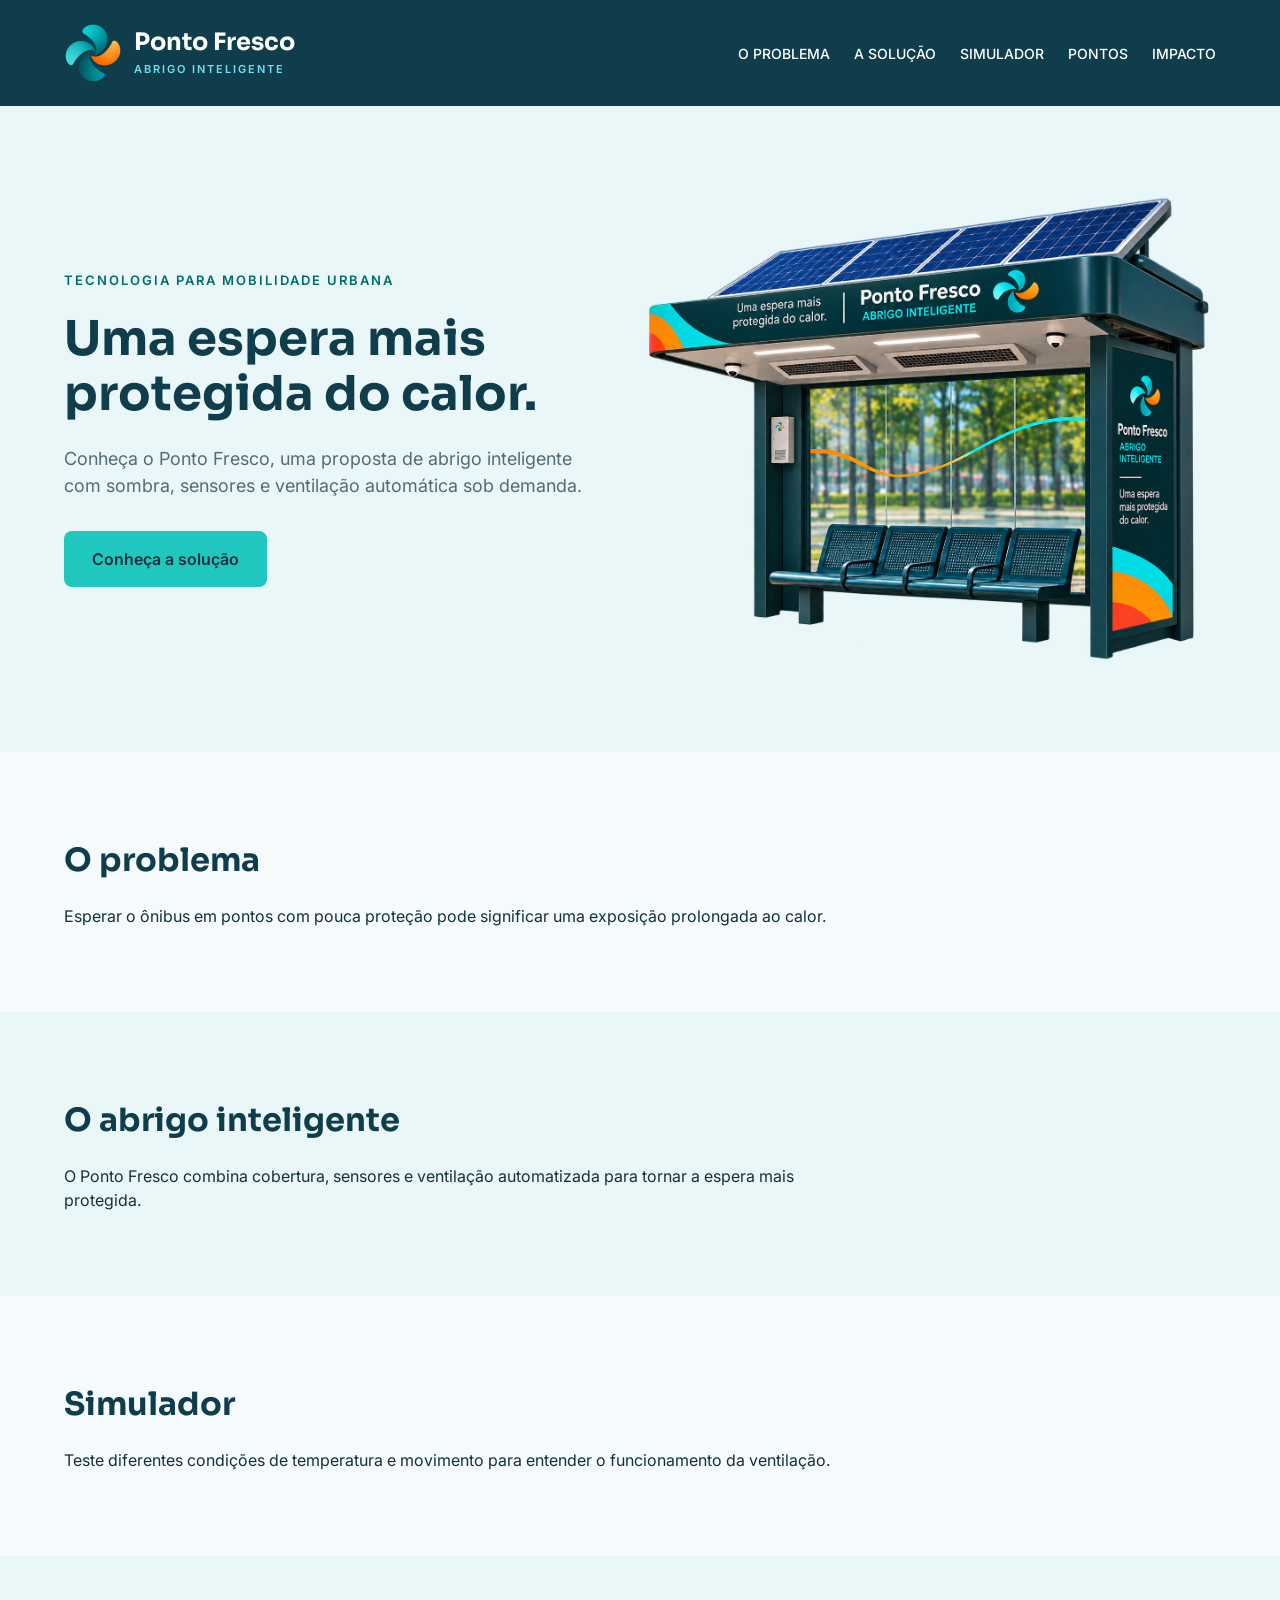
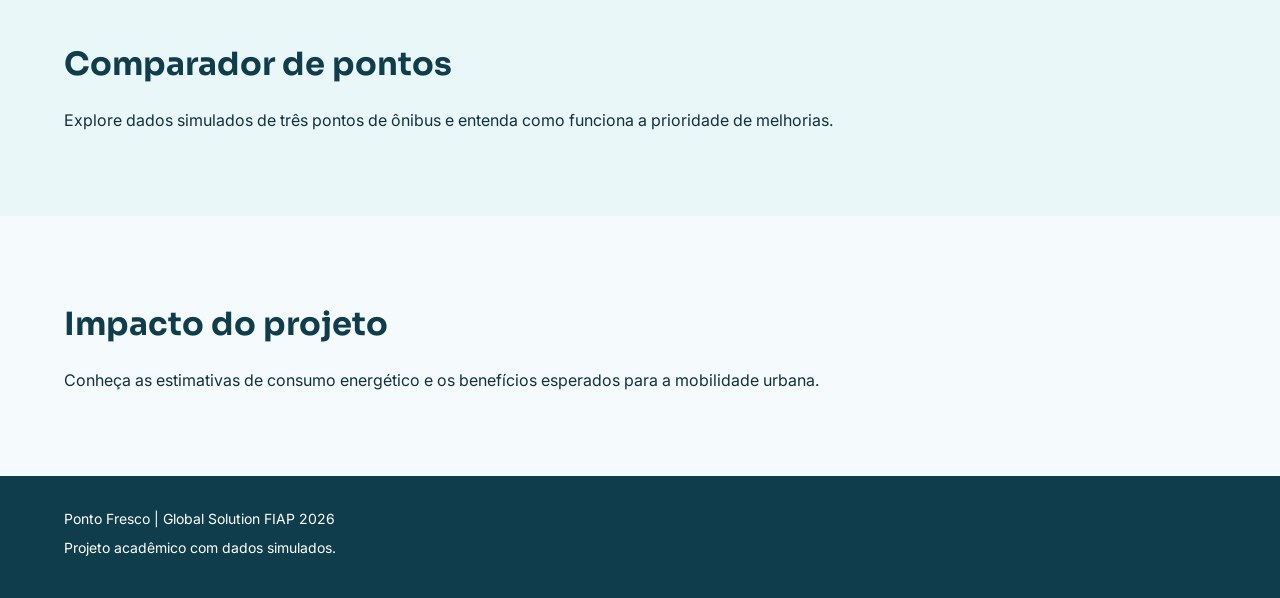
==== frontend-webdev/index.html @ 677d8c66 "Ajuste do hero e adicionado imagem do abrigo" ====
<!DOCTYPE html>
<html lang="pt-BR">
<head>
    <meta charset="UTF-8">
    <meta name="viewport" content="width=device-width, initial-scale=1.0">
    <title>Ponto Fresco | Abrigo Inteligente</title>
    <link rel="preconnect" href="https://fonts.googleapis.com">
    <link rel="preconnect" href="https://fonts.gstatic.com" crossorigin>
    <link href="https://fonts.googleapis.com/css2?family=Inter:wght@400;500;600&family=Sora:wght@600;700&display=swap" rel="stylesheet">

    <link rel="stylesheet" href="css/style.css">
</head>
<body>

    <header>
        <div class="container cabecalho">
            <a href="index.html" class="marca">
                <img src="assets/images/logo-ponto-fresco.png"
                alt="Símbolo do Ponto Fresco"
                class="logo">

                <div class="marca-textos">
                    <strong>Ponto Fresco</strong>
                    <span>ABRIGO INTELIGENTE</span>
                </div>
            </a>


            <nav>
                <ul>
                    <li><a href="#problema">O PROBLEMA</a></li>
                    <li><a href="#solucao">A SOLUÇÃO</a></li>
                    <li><a href="#simulador">SIMULADOR</a></li>
                    <li><a href="#comparador">PONTOS</a></li>
                    <li><a href="#impacto">IMPACTO</a></li>
                </ul>
            </nav>
        </div>
    </header>

    <main>
        <section class="hero">
            <div class="container hero-conteudo">

                <div class="hero-texto">
                    <p class="hero-etiqueta">
                        TECNOLOGIA PARA MOBILIDADE URBANA
                    </p>

                    <h1>Uma espera mais protegida do calor.</h1>

                    <p class="hero-descricao">
                        Conheça o Ponto Fresco, uma proposta de
                        abrigo inteligente com sombra, sensores
                        e ventilação automática sob demanda.
                    </p>

                    <a href="#solucao" class="botao-principal">
                        Conheça a solução
                    </a>
                </div>

                <figure class="hero-visual">
                    <img src="assets/images/abrigo-ponto-fresco.png"
                    alt="Representação conceitual do abrigo inteligente Ponto Fresco">
                </figure>

            </div>
        </section>


        <section id="problema">
            <div class="container">
                <h2>O problema</h2>
                <p>
                    Esperar o ônibus em pontos com pouca
                    proteção pode significar uma exposição
                    prolongada ao calor.
                </p>
            </div>
        </section>

        <section id="solucao">
            <div class="container">
                <h2>O abrigo inteligente</h2>
                <p>
                    O Ponto Fresco combina cobertura,
                    sensores e ventilação automatizada
                    para tornar a espera mais protegida.
                </p>
            </div>
        </section>

        <section id="simulador">
            <div class="container">
                <h2>Simulador</h2>
                <p>
                    Teste diferentes condições de
                    temperatura e movimento para entender
                    o funcionamento da ventilação.
                </p>
            </div>
        </section>

        <section id="comparador">
            <div class="container">
                <h2>Comparador de pontos</h2>
                <p>
                    Explore dados simulados de três
                    pontos de ônibus e entenda como
                    funciona a prioridade de melhorias.
                </p>
            </div>
        </section>

        <section id="impacto">
            <div class="container">
                <h2>Impacto do projeto</h2>
                <p>
                    Conheça as estimativas de consumo
                    energético e os benefícios esperados
                    para a mobilidade urbana.
                </p>
            </div>
        </section>

    </main>

    <footer>
        <div class="container">
            <p>Ponto Fresco | Global Solution FIAP 2026</p>
            <p>Projeto acadêmico com dados simulados.</p>
        </div>
    </footer>

</body>
</html>
---- frontend-webdev/css/style.css ----
/* CONFIGURAÇÕES GERAIS */

* {
  margin: 0;
  padding: 0;
  box-sizing: border-box;
}

body {
  font-family: "Inter", sans-serif;
  font-size: 16px;
  line-height: 1.5;
  background-color: #f5fbfc;
  color: #12313b;
}

.container {
  max-width: 1200px;
  margin: 0 auto;
  padding: 0 24px;
}

a {
  text-decoration: none;
}

h1,
h2 {
  font-family: "Sora", sans-serif;
  font-weight: 700;
}

/* CABEÇALHO */

header {
  background-color: #0f3d4c;
  color: #ffffff;
}

.cabecalho {
  display: flex;
  align-items: center;
  justify-content: space-between;
  gap: 32px;
  padding-top: 24px;
  padding-bottom: 24px;
}

/* LOGO E IDENTIDADE */

.marca {
  display: flex;
  align-items: center;
  gap: 12px;
  color: #ffffff;
}

.logo {
  width: 58px;
  height: 58px;
  object-fit: contain;
}

.marca-textos {
  display: flex;
  flex-direction: column;
  gap: 4px;
}

.marca-textos strong {
  font-family: "Sora", sans-serif;
  font-size: 24px;
  line-height: 1.2;
}

.marca-textos span {
  font-size: 11px;
  font-weight: 600;
  letter-spacing: 2px;
  color: #72dff2;
}

nav ul {
  display: flex;
  flex-wrap: wrap;
  gap: 24px;
  list-style: none;
}

nav a {
  color: #ffffff;
  font-size: 14px;
  font-weight: 500;
}

nav a:hover {
  color: #72dff2;
}

a:focus-visible {
  outline: 3px solid #72dff2;
  outline-offset: 4px;
}

/* HERO */

.hero {
  background-color: #eaf7f8;
  padding: 90px 0;
}

.hero-conteudo {
    display: grid;
    grid-template-columns: 1fr 1.05fr;
    align-items: center;
    gap: 32px;
}

.hero-texto {
  max-width: 620px;
}

.hero-etiqueta {
  color: #006c68;
  font-size: 13px;
  font-weight: 600;
  letter-spacing: 2px;
  margin-bottom: 20px;
}

.hero h1 {
  color: #0f3d4c;
  font-size: 48px;
  line-height: 1.15;
  margin-bottom: 24px;
}

.hero-descricao {
  color: #536b75;
  font-size: 18px;
  max-width: 560px;
  margin-bottom: 32px;
}

.botao-principal {
  display: inline-block;
  background-color: #20c7be;
  color: #12313b;
  font-weight: 600;
  padding: 16px 28px;
  border-radius: 8px;
}

.botao-principal:hover {
  background-color: #72dff2;
}

.hero-visual {
  position: relative;
  display: flex;
  justify-content: center;
  align-items: center;
  min-height: 460px;
}

.hero-visual img {
    position: relative;
    display: block;
    width: 100%;
    max-width: 640px;
    height: auto;
}

/* SEÇÕES */

main section {
  padding: 84px 0;
}

main section:nth-of-type(odd) {
  background-color: #eaf7f8;
}

section h2 {
  color: #0f3d4c;
  font-size: 32px;
  margin-bottom: 20px;
}

section p {
  max-width: 780px;
}

/* RODAPÉ */

footer {
  background-color: #0f3d4c;
  color: #ffffff;
  padding: 32px 0;
}

footer p {
  font-size: 14px;
  margin-bottom: 8px;
}

/* TELAS MENORES */

@media (max-width: 768px) {
  .cabecalho {
    flex-direction: column;
    align-items: flex-start;
    gap: 20px;
  }

  nav ul {
    gap: 12px 20px;
  }

  .hero {
    padding: 60px 0;
  }

  .hero-conteudo {
    grid-template-columns: 1fr;
    gap: 30px;
  }

  .hero-texto {
    max-width: 100%;
  }

  .hero h1 {
    font-size: 36px;
  }

  .hero-descricao {
    font-size: 16px;
  }

  .hero-visual {
    min-height: auto;
  }

  main section {
    padding: 64px 0;
  }

  section h2 {
    font-size: 28px;
  }
}
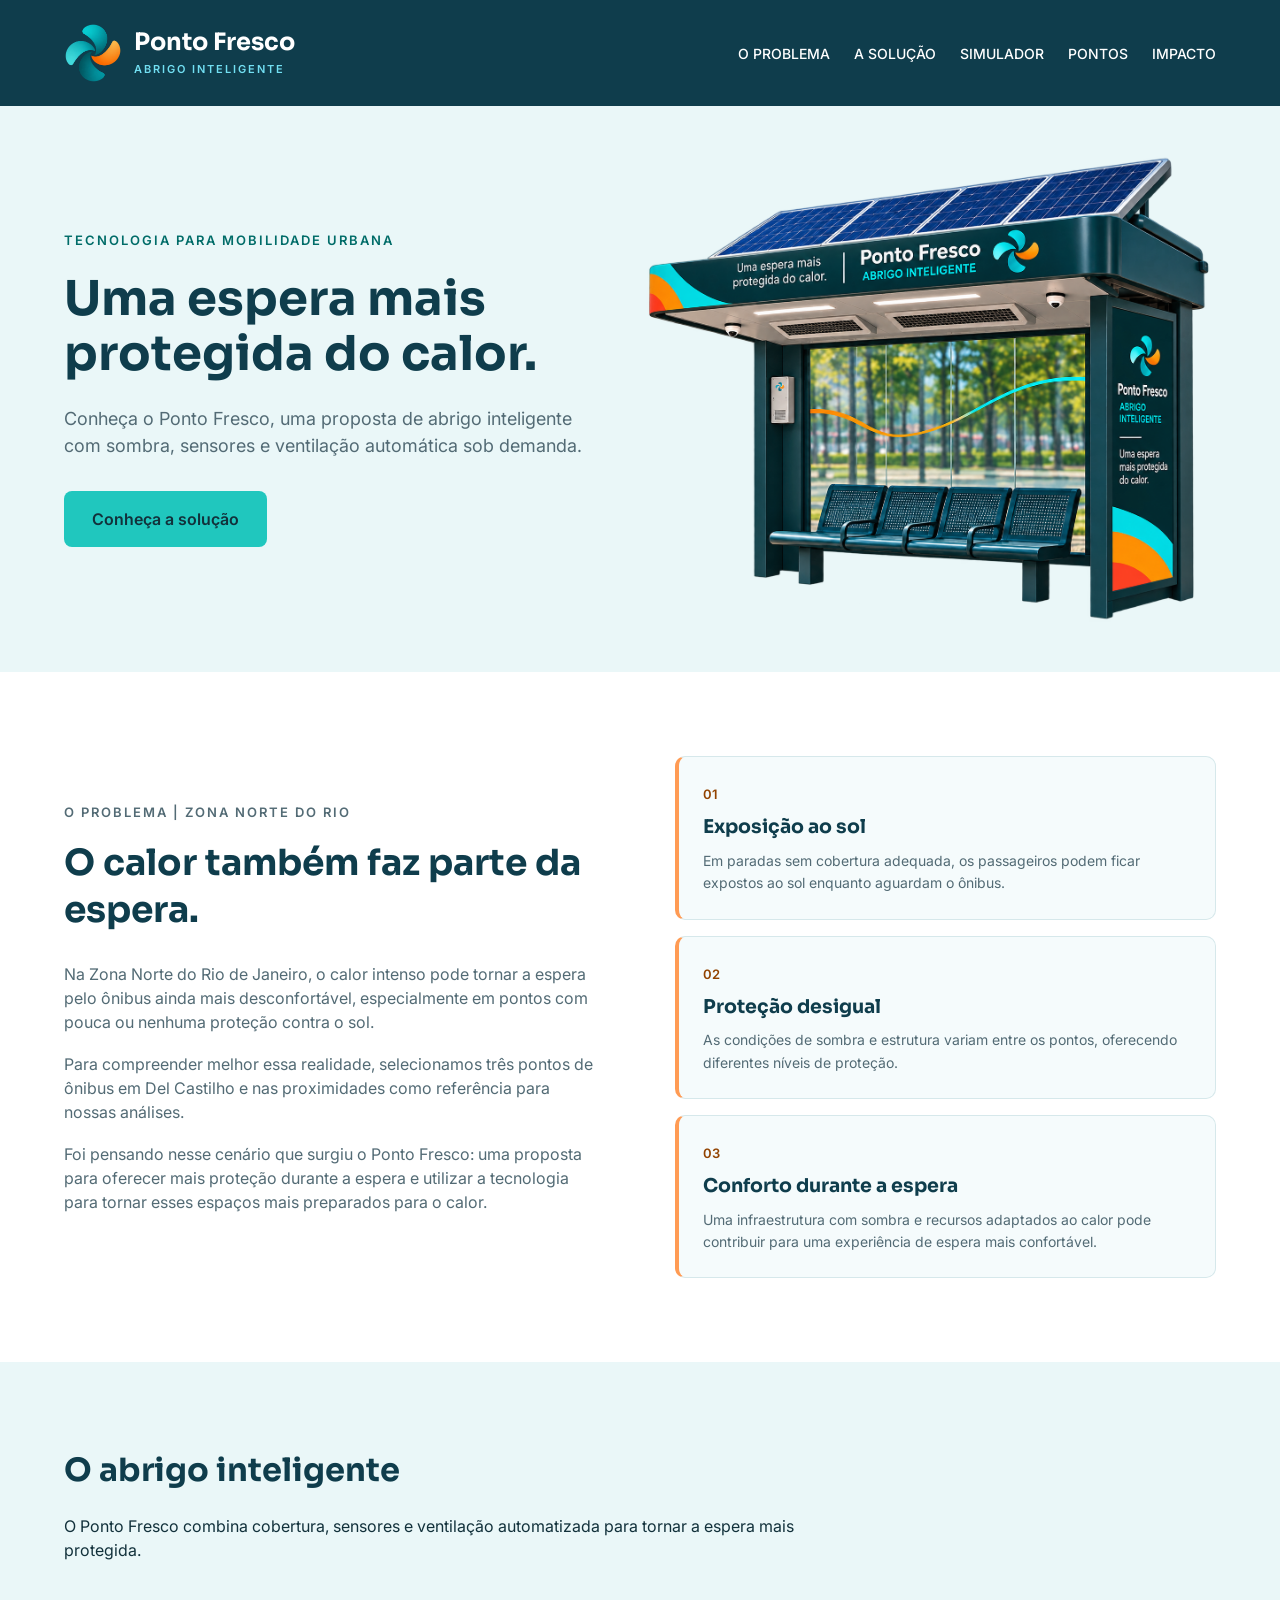
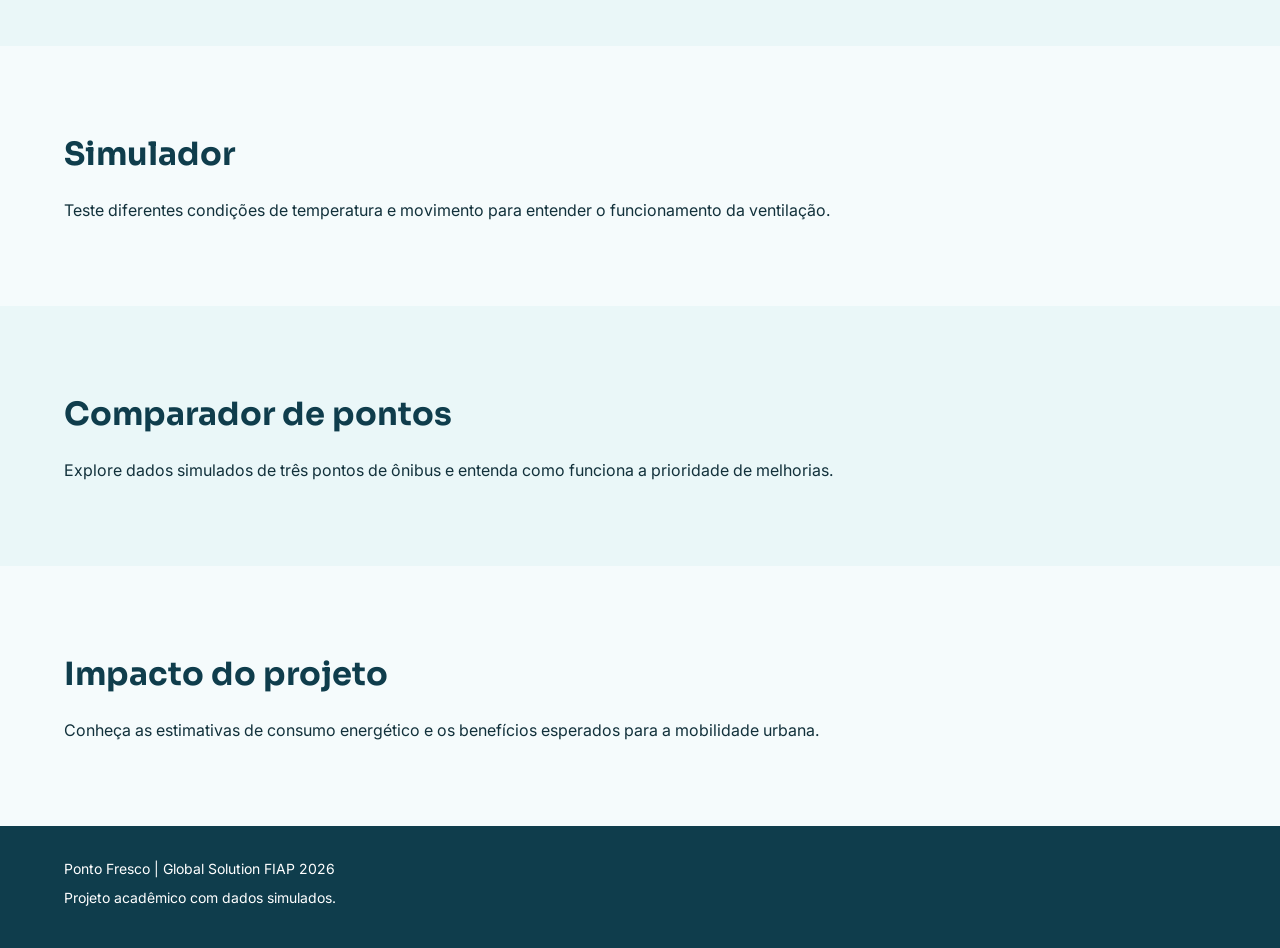
==== commit 585090e3: "Adicionada seção sobre o problema do calor" ====
--- a/frontend-webdev/index.html
+++ b/frontend-webdev/index.html
@@ -69,17 +69,74 @@
             </div>
         </section>
 
+        <section id="problema" class="problema">
+            <div class="container problema-conteudo">
 
-        <section id="problema">
-            <div class="container">
-                <h2>O problema</h2>
-                <p>
-                    Esperar o ônibus em pontos com pouca
-                    proteção pode significar uma exposição
-                    prolongada ao calor.
-                </p>
+                <div class="problema-texto">
+                    <p class="problema-etiqueta">
+                        O PROBLEMA | ZONA NORTE DO RIO
+                    </p>
+
+                    <h2>O calor também faz parte da espera.</h2>
+
+                    <p>
+                        Na Zona Norte do Rio de Janeiro, o calor intenso
+                        pode tornar a espera pelo ônibus ainda mais
+                        desconfortável, especialmente em pontos com
+                        pouca ou nenhuma proteção contra o sol.
+                    </p>
+
+                    <p>
+                        Para compreender melhor essa realidade,
+                        selecionamos três pontos de ônibus em Del
+                        Castilho e nas proximidades como referência
+                        para nossas análises.
+                    </p>
+
+                    <p>
+                        Foi pensando nesse cenário que surgiu o
+                        Ponto Fresco: uma proposta para oferecer
+                        mais proteção durante a espera e utilizar
+                        a tecnologia para tornar esses espaços
+                        mais preparados para o calor.
+                    </p>
+                </div>
+
+                <div class="problema-cards">
+
+                    <article class="problema-card">
+                        <span>01</span>
+                        <h3>Exposição ao sol</h3>
+                        <p>
+                            Em paradas sem cobertura adequada, os
+                            passageiros podem ficar expostos ao sol
+                            enquanto aguardam o ônibus.
+                        </p>
+                    </article>
+
+                    <article class="problema-card">
+                        <span>02</span>
+                        <h3>Proteção desigual</h3>
+                        <p>
+                            As condições de sombra e estrutura
+                            variam entre os pontos, oferecendo
+                            diferentes níveis de proteção.
+                        </p>
+                    </article>
+
+                    <article class="problema-card">
+                        <span>03</span>
+                        <h3>Conforto durante a espera</h3>
+                        <p>
+                            Uma infraestrutura com sombra e recursos
+                            adaptados ao calor pode contribuir para
+                            uma experiência de espera mais confortável.
+                        </p>
+                    </article>
+                </div>
             </div>
         </section>
+
 
         <section id="solucao">
             <div class="container">
--- a/frontend-webdev/css/style.css
+++ b/frontend-webdev/css/style.css
@@ -106,7 +106,7 @@
 
 .hero {
   background-color: #eaf7f8;
-  padding: 90px 0;
+  padding: 50px 0;
 }
 
 .hero-conteudo {
@@ -191,6 +191,74 @@
   max-width: 780px;
 }
 
+/* SEÇÃO O PROBLEMA */
+
+.problema {
+    background-color: #FFFFFF;
+}
+
+.problema-conteudo {
+    display: grid;
+    grid-template-columns: 1fr 1fr;
+    align-items: center;
+    gap: 70px;
+}
+
+.problema-etiqueta {
+    color: #006C68;
+    font-size: 13px;
+    font-weight: 600;
+    letter-spacing: 2px;
+    margin-bottom: 20px;
+}
+
+.problema-texto h2 {
+    font-family: 'Sora', sans-serif;
+    font-size: 36px;
+    line-height: 1.3;
+    color: #0F3D4C;
+    margin-bottom: 28px;
+}
+
+.problema-texto p {
+    color: #536B75;
+    margin-bottom: 18px;
+}
+
+.problema-cards {
+    display: flex;
+    flex-direction: column;
+    gap: 16px;
+}
+
+.problema-card {
+    background-color: #F5FBFC;
+    border: 1px solid #D6E8EB;
+    border-left: 4px solid #FF9B54;
+    border-radius: 10px;
+    padding: 24px;
+}
+
+.problema-card span {
+    color: #924300;
+    font-size: 13px;
+    font-weight: 600;
+}
+
+.problema-card h3 {
+    font-family: 'Sora', sans-serif;
+    font-size: 19px;
+    color: #0F3D4C;
+    margin: 8px 0;
+}
+
+.problema-card p {
+    color: #536B75;
+    font-size: 14px;
+    line-height: 1.6;
+}
+
+
 /* RODAPÉ */
 
 footer {
@@ -249,4 +317,17 @@
   section h2 {
     font-size: 28px;
   }
-}
+  
+  .problema-conteudo {
+    grid-template-columns: 1fr;
+    gap: 32px;
+  }
+
+  .problema-texto h2 {
+    font-size: 28px;
+  }
+
+  .problema-card {
+    padding: 20px;
+  }
+}
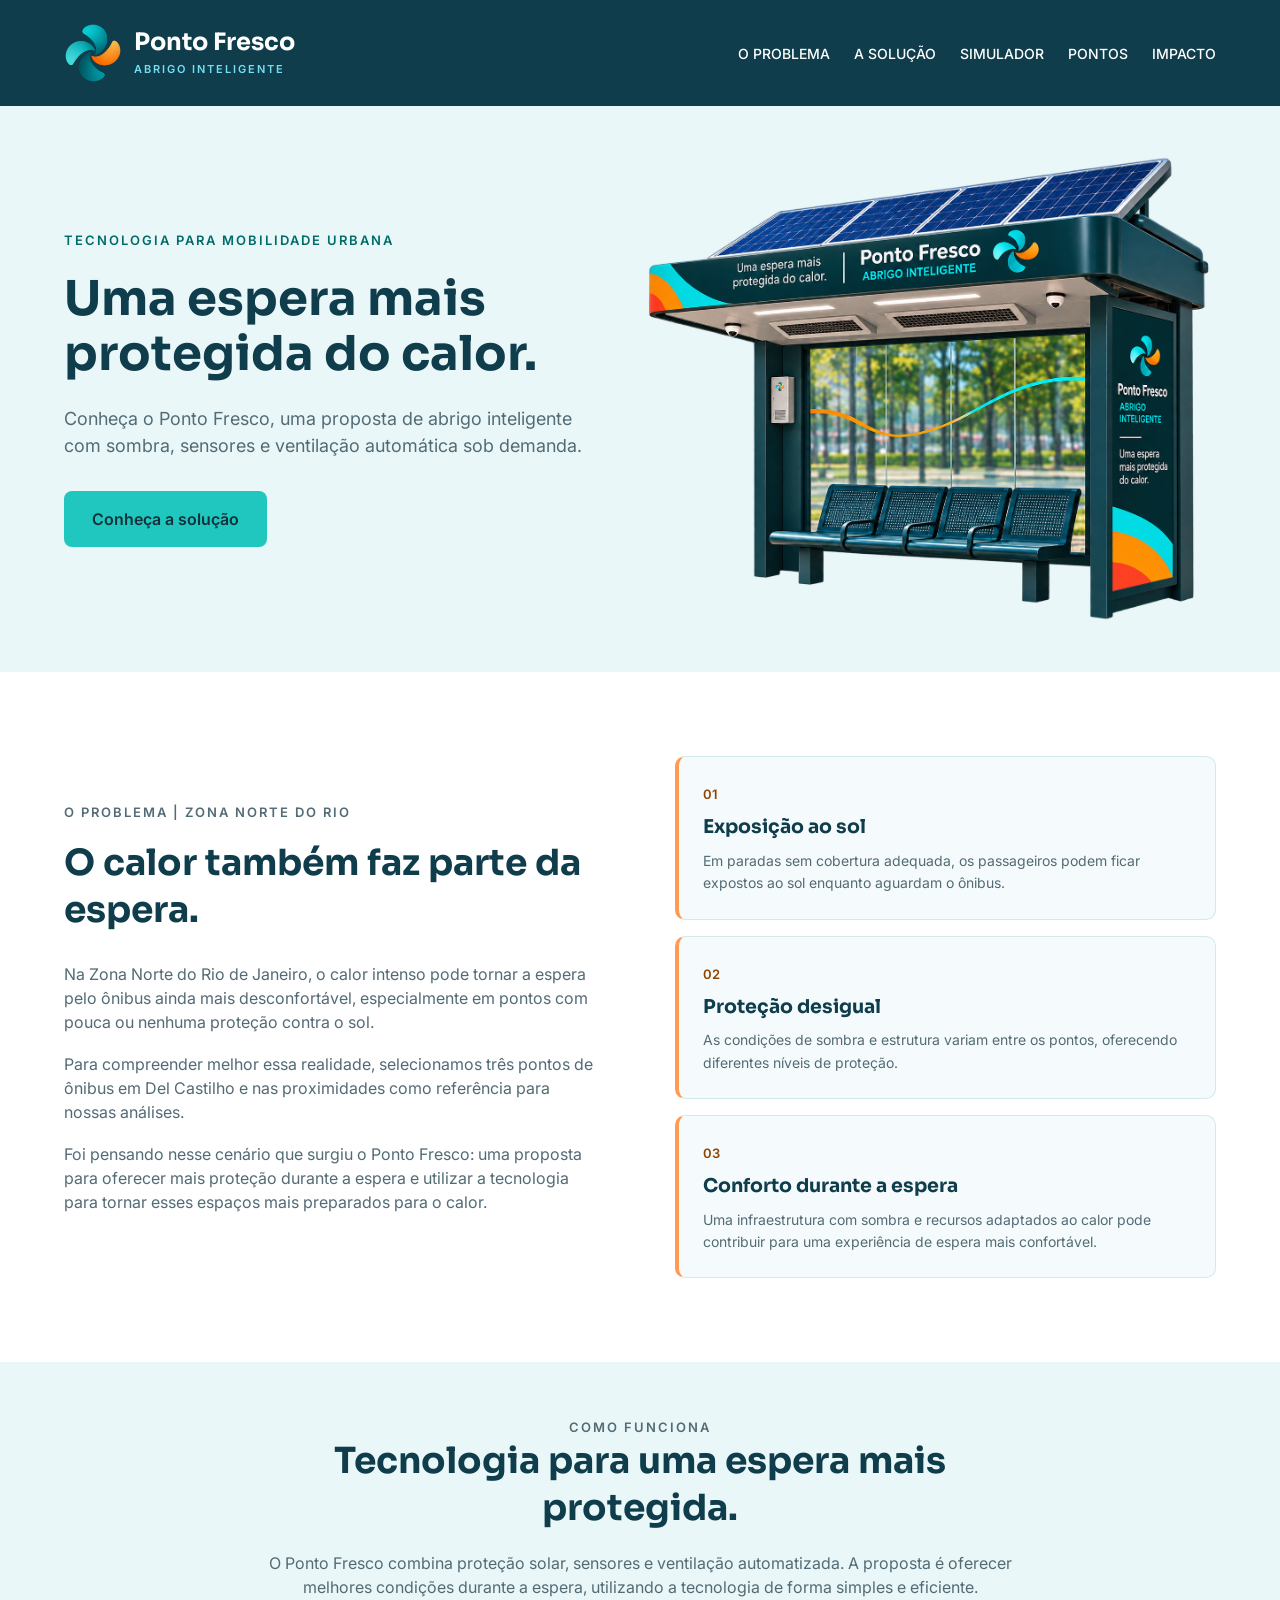
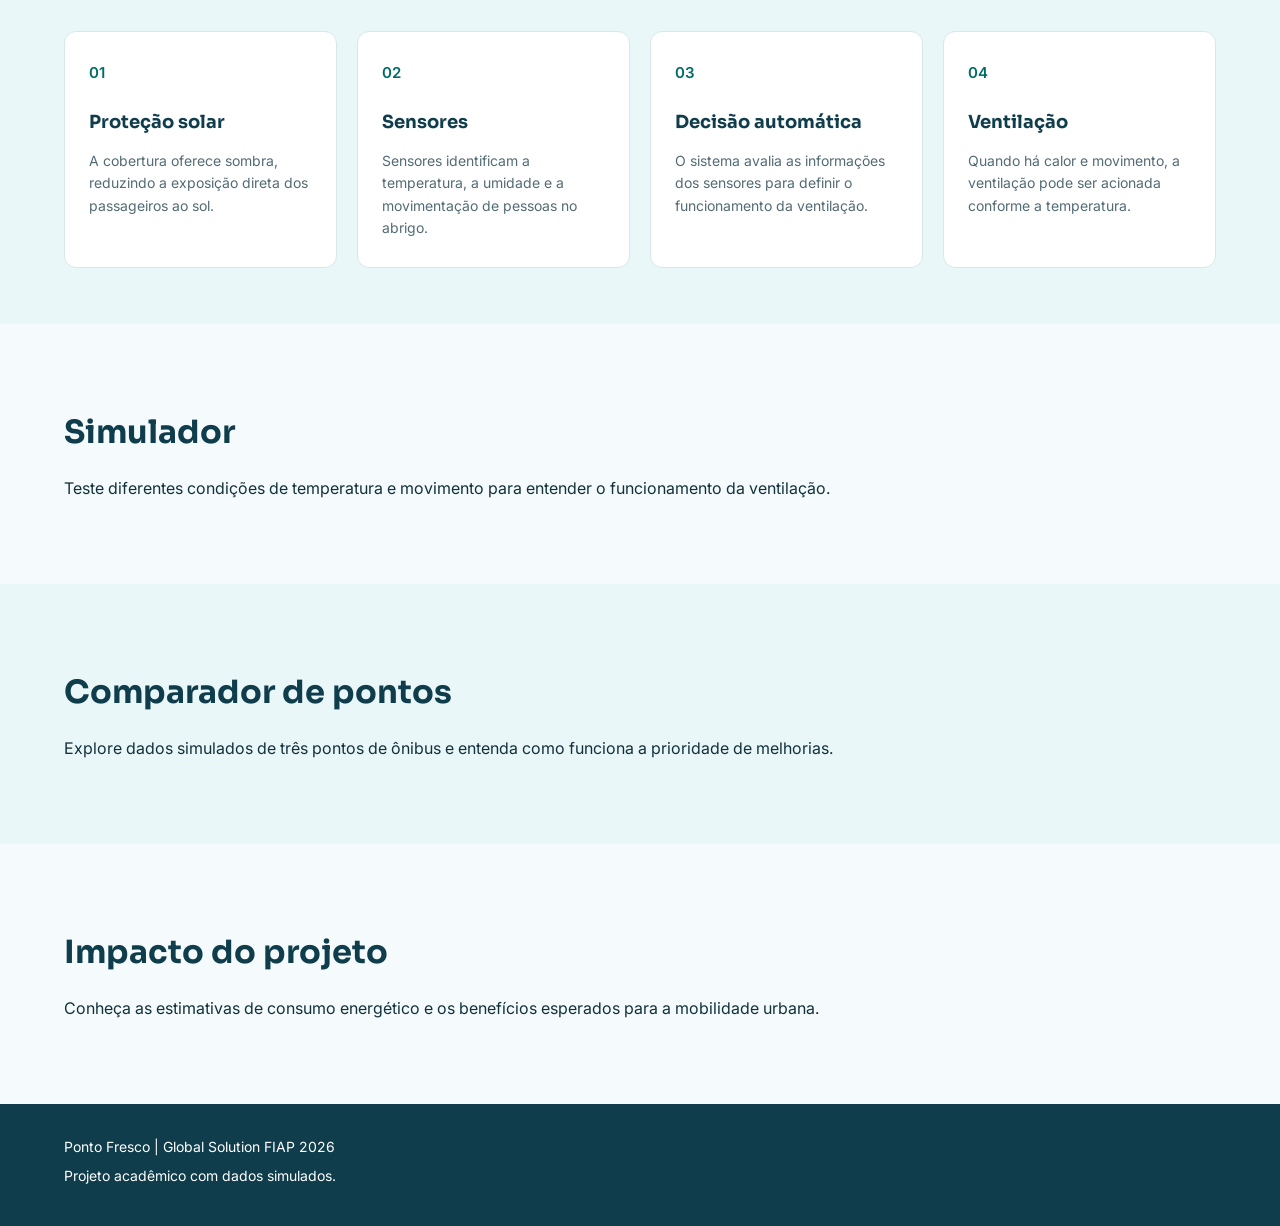
==== commit 05589343: "Adicionada seção de funcionamento do abrigo inteligente" ====
--- a/frontend-webdev/index.html
+++ b/frontend-webdev/index.html
@@ -136,16 +136,69 @@
                 </div>
             </div>
         </section>
-
-
-        <section id="solucao">
-            <div class="container">
-                <h2>O abrigo inteligente</h2>
-                <p>
-                    O Ponto Fresco combina cobertura,
-                    sensores e ventilação automatizada
-                    para tornar a espera mais protegida.
-                </p>
+        
+        <section id="solucao" class="solucao">
+            <div class="container">
+
+                <div class="solucao-introducao">
+                    <p class="solucao-etiqueta">
+                        COMO FUNCIONA
+                    </p>
+
+                    <h2>
+                        Tecnologia para uma espera mais protegida.
+                    </h2>
+
+                    <p>
+                        O Ponto Fresco combina proteção solar,
+                        sensores e ventilação automatizada.
+                        A proposta é oferecer melhores condições
+                        durante a espera, utilizando a tecnologia
+                        de forma simples e eficiente.
+                    </p>
+                </div>
+
+                <div class="solucao-etapas">
+                    <article class="solucao-card">
+                        <span>01</span>
+                        <h3>Proteção solar</h3>
+                        <p> 
+                            A cobertura oferece sombra,
+                            reduzindo a exposição direta
+                            dos passageiros ao sol.
+                        </p>
+                    </article>
+
+                    <article class="solucao-card">
+                        <span>02</span>
+                        <h3>Sensores</h3>
+                        <p>
+                            Sensores identificam a temperatura,
+                            a umidade e a movimentação
+                            de pessoas no abrigo.
+                        </p>
+                    </article>
+
+                    <article class="solucao-card">
+                        <span>03</span>
+                        <h3>Decisão automática</h3>
+                        <p>
+                            O sistema avalia as informações
+                            dos sensores para definir
+                            o funcionamento da ventilação.
+                        </p>
+                    </article>
+
+                    <article class="solucao-card">
+                        <span>04</span>
+                        <h3>Ventilação</h3>
+                        <p>
+                            Quando há calor e movimento,
+                            a ventilação pode ser acionada
+                            conforme a temperatura.
+                        </p>
+                    </article>
+                </div>
             </div>
         </section>
 
--- a/frontend-webdev/css/style.css
+++ b/frontend-webdev/css/style.css
@@ -110,10 +110,10 @@
 }
 
 .hero-conteudo {
-    display: grid;
-    grid-template-columns: 1fr 1.05fr;
-    align-items: center;
-    gap: 32px;
+  display: grid;
+  grid-template-columns: 1fr 1.05fr;
+  align-items: center;
+  gap: 32px;
 }
 
 .hero-texto {
@@ -164,11 +164,11 @@
 }
 
 .hero-visual img {
-    position: relative;
-    display: block;
-    width: 100%;
-    max-width: 640px;
-    height: auto;
+  position: relative;
+  display: block;
+  width: 100%;
+  max-width: 640px;
+  height: auto;
 }
 
 /* SEÇÕES */
@@ -194,70 +194,135 @@
 /* SEÇÃO O PROBLEMA */
 
 .problema {
-    background-color: #FFFFFF;
+  background-color: #ffffff;
 }
 
 .problema-conteudo {
-    display: grid;
-    grid-template-columns: 1fr 1fr;
-    align-items: center;
-    gap: 70px;
+  display: grid;
+  grid-template-columns: 1fr 1fr;
+  align-items: center;
+  gap: 70px;
 }
 
 .problema-etiqueta {
-    color: #006C68;
-    font-size: 13px;
-    font-weight: 600;
-    letter-spacing: 2px;
-    margin-bottom: 20px;
+  color: #006c68;
+  font-size: 13px;
+  font-weight: 600;
+  letter-spacing: 2px;
+  margin-bottom: 20px;
 }
 
 .problema-texto h2 {
-    font-family: 'Sora', sans-serif;
-    font-size: 36px;
-    line-height: 1.3;
-    color: #0F3D4C;
-    margin-bottom: 28px;
+  font-family: "Sora", sans-serif;
+  font-size: 36px;
+  line-height: 1.3;
+  color: #0f3d4c;
+  margin-bottom: 28px;
 }
 
 .problema-texto p {
-    color: #536B75;
-    margin-bottom: 18px;
+  color: #536b75;
+  margin-bottom: 18px;
 }
 
 .problema-cards {
-    display: flex;
-    flex-direction: column;
-    gap: 16px;
+  display: flex;
+  flex-direction: column;
+  gap: 16px;
 }
 
 .problema-card {
-    background-color: #F5FBFC;
-    border: 1px solid #D6E8EB;
-    border-left: 4px solid #FF9B54;
-    border-radius: 10px;
-    padding: 24px;
+  background-color: #f5fbfc;
+  border: 1px solid #d6e8eb;
+  border-left: 4px solid #ff9b54;
+  border-radius: 10px;
+  padding: 24px;
 }
 
 .problema-card span {
-    color: #924300;
-    font-size: 13px;
-    font-weight: 600;
+  color: #924300;
+  font-size: 13px;
+  font-weight: 600;
 }
 
 .problema-card h3 {
-    font-family: 'Sora', sans-serif;
-    font-size: 19px;
-    color: #0F3D4C;
-    margin: 8px 0;
+  font-family: "Sora", sans-serif;
+  font-size: 19px;
+  color: #0f3d4c;
+  margin: 8px 0;
 }
 
 .problema-card p {
-    color: #536B75;
-    font-size: 14px;
-    line-height: 1.6;
-}
-
+  color: #536b75;
+  font-size: 14px;
+  line-height: 1.6;
+}
+
+/* SEÇÃO O ABRIGO INTELIGENTE */
+
+#solucao {
+  background-color: #eaf7f8;
+  padding: 56px 0;
+}
+
+.solucao-introducao {
+  max-width: 800px;
+  margin: 0 auto 32px;
+  text-align: center;
+}
+
+.solucao-etiqueta {
+  color: #006c68;
+  font-size: 13px;
+  font-weight: 600;
+  letter-spacing: 2px;
+  margin-bottom: 20px;
+}
+
+.solucao-introducao h2 {
+  font-size: 36px;
+  line-height: 1.3;
+  margin-bottom: 20px;
+}
+
+.solucao-introducao p {
+  color: #536b75;
+  margin: 0 auto;
+}
+
+.solucao-etapas {
+  display: grid;
+  grid-template-columns: repeat(4, 1fr);
+  gap: 20px;
+}
+
+.solucao-card {
+  background-color: #ffffff;
+  border: 1px solid #d6e8eb;
+  border-radius: 12px;
+  padding: 28px 24px;
+}
+
+.solucao-card span {
+  display: inline-block;
+  color: #006c68;
+  font-size: 15px;
+  font-weight: 600;
+  margin-bottom: 24px;
+}
+
+.solucao-card h3 {
+  font-family: "Sora", sans-serif;
+  font-size: 18px;
+  color: #0f3d4c;
+  margin-bottom: 14px;
+}
+
+.solucao-card p {
+  color: #536b75;
+  font-size: 14px;
+  line-height: 1.6;
+}
 
 /* RODAPÉ */
 
@@ -317,7 +382,7 @@
   section h2 {
     font-size: 28px;
   }
-  
+
   .problema-conteudo {
     grid-template-columns: 1fr;
     gap: 32px;
@@ -330,4 +395,29 @@
   .problema-card {
     padding: 20px;
   }
-}
+
+  #solucao {
+    padding: 48px 0;
+  }
+
+  .solucao-introducao h2 {
+    font-size: 28px;
+  }
+
+  .solucao-etapas {
+    grid-template-columns: 1fr;
+  }
+
+  .solucao-card {
+    padding: 24px;
+  }
+
+}
+
+/* TABLETS */
+
+@media (max-width: 1024px) {
+  .solucao-etapas {
+    grid-template-columns: repeat(2, 1fr);
+  }
+}
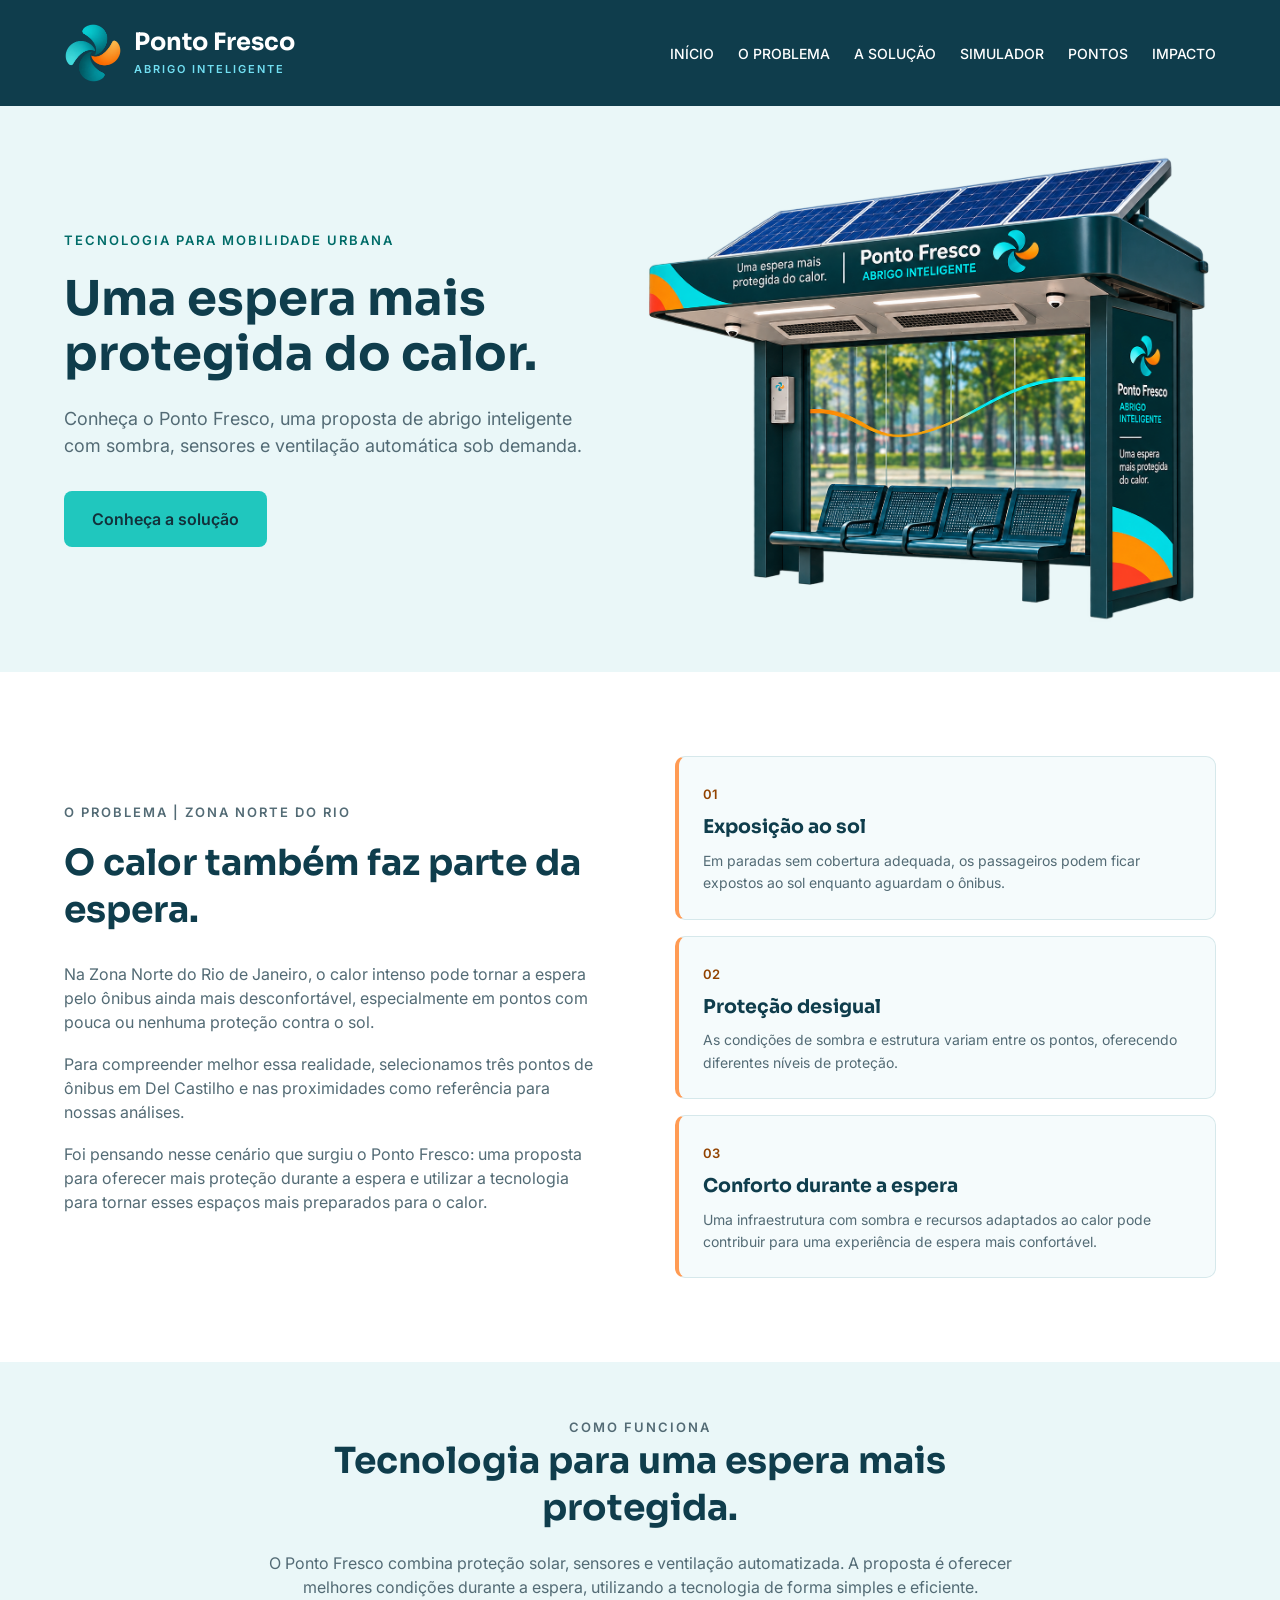
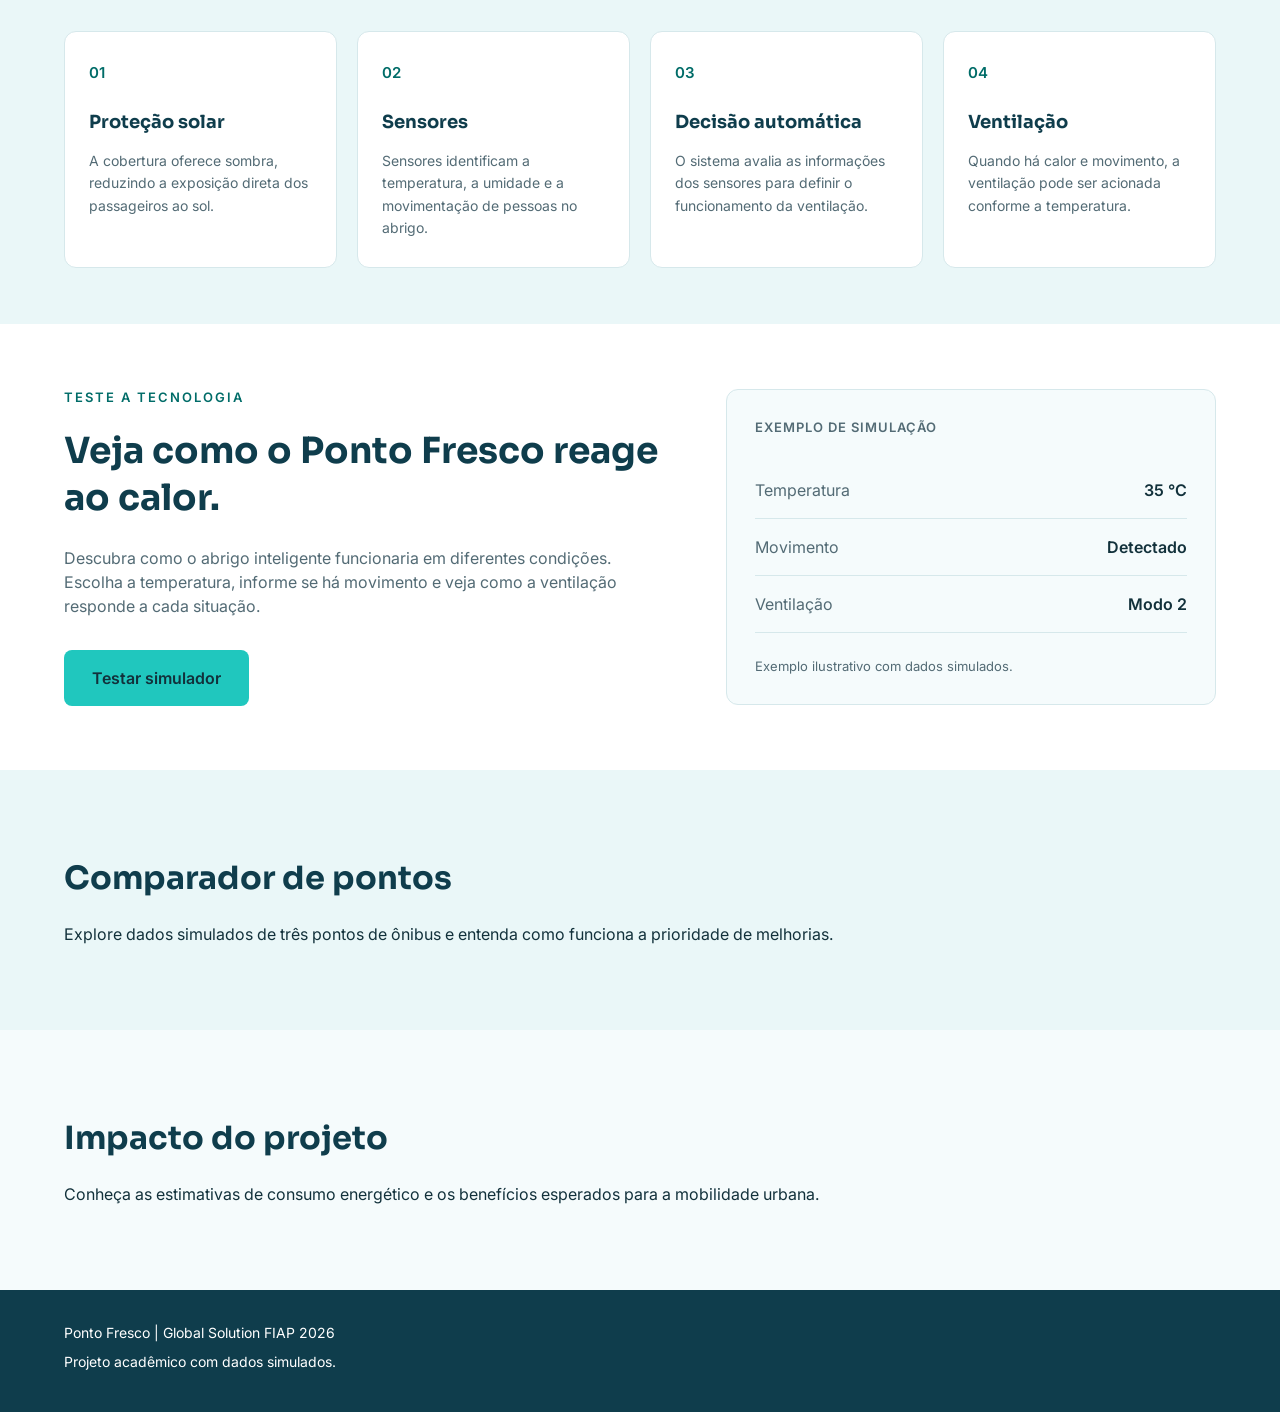
==== commit 294bca1b: "Adicionada apresentação e simulador.html" ====
--- a/frontend-webdev/index.html
+++ b/frontend-webdev/index.html
@@ -1,248 +1,252 @@
-
-<!DOCTYPE html>
+<!doctype html>
 <html lang="pt-BR">
-<head>
-    <meta charset="UTF-8">
-    <meta name="viewport" content="width=device-width, initial-scale=1.0">
+  <head>
+    <meta charset="UTF-8" />
+    <meta name="viewport" content="width=device-width, initial-scale=1.0" />
     <title>Ponto Fresco | Abrigo Inteligente</title>
-    <link rel="preconnect" href="https://fonts.googleapis.com">
-    <link rel="preconnect" href="https://fonts.gstatic.com" crossorigin>
-    <link href="https://fonts.googleapis.com/css2?family=Inter:wght@400;500;600&family=Sora:wght@600;700&display=swap" rel="stylesheet">
-
-    <link rel="stylesheet" href="css/style.css">
-</head>
-<body>
-
+    <link rel="preconnect" href="https://fonts.googleapis.com" />
+    <link rel="preconnect" href="https://fonts.gstatic.com" crossorigin />
+    <link
+      href="https://fonts.googleapis.com/css2?family=Inter:wght@400;500;600&family=Sora:wght@600;700&display=swap"
+      rel="stylesheet"
+    />
+
+    <link rel="stylesheet" href="css/style.css" />
+  </head>
+  <body>
     <header>
-        <div class="container cabecalho">
-            <a href="index.html" class="marca">
-                <img src="assets/images/logo-ponto-fresco.png"
-                alt="Símbolo do Ponto Fresco"
-                class="logo">
-
-                <div class="marca-textos">
-                    <strong>Ponto Fresco</strong>
-                    <span>ABRIGO INTELIGENTE</span>
-                </div>
+      <div class="container cabecalho">
+        <a href="index.html" class="marca">
+          <img
+            src="assets/images/logo-ponto-fresco.png"
+            alt="Símbolo do Ponto Fresco"
+            class="logo"
+          />
+
+          <div class="marca-textos">
+            <strong>Ponto Fresco</strong>
+            <span>ABRIGO INTELIGENTE</span>
+          </div>
+        </a>
+
+        <nav>
+          <ul>
+            <li><a href="index.html">INÍCIO</a></li>
+            <li><a href="#problema">O PROBLEMA</a></li>
+            <li><a href="#solucao">A SOLUÇÃO</a></li>
+            <li><a href="html/simulador.html">SIMULADOR</a></li>
+            <li><a href="#comparador">PONTOS</a></li>
+            <li><a href="#impacto">IMPACTO</a></li>
+          </ul>
+        </nav>
+      </div>
+    </header>
+
+    <main>
+      <section class="hero">
+        <div class="container hero-conteudo">
+          <div class="hero-texto">
+            <p class="hero-etiqueta">TECNOLOGIA PARA MOBILIDADE URBANA</p>
+
+            <h1>Uma espera mais protegida do calor.</h1>
+
+            <p class="hero-descricao">
+              Conheça o Ponto Fresco, uma proposta de abrigo inteligente com
+              sombra, sensores e ventilação automática sob demanda.
+            </p>
+
+            <a href="#solucao" class="botao-principal"> Conheça a solução </a>
+          </div>
+
+          <figure class="hero-visual">
+            <img
+              src="assets/images/abrigo-ponto-fresco.png"
+              alt="Representação conceitual do abrigo inteligente Ponto Fresco"
+            />
+          </figure>
+        </div>
+      </section>
+
+      <section id="problema" class="problema">
+        <div class="container problema-conteudo">
+          <div class="problema-texto">
+            <p class="problema-etiqueta">O PROBLEMA | ZONA NORTE DO RIO</p>
+
+            <h2>O calor também faz parte da espera.</h2>
+
+            <p>
+              Na Zona Norte do Rio de Janeiro, o calor intenso pode tornar a
+              espera pelo ônibus ainda mais desconfortável, especialmente em
+              pontos com pouca ou nenhuma proteção contra o sol.
+            </p>
+
+            <p>
+              Para compreender melhor essa realidade, selecionamos três pontos
+              de ônibus em Del Castilho e nas proximidades como referência para
+              nossas análises.
+            </p>
+
+            <p>
+              Foi pensando nesse cenário que surgiu o Ponto Fresco: uma proposta
+              para oferecer mais proteção durante a espera e utilizar a
+              tecnologia para tornar esses espaços mais preparados para o calor.
+            </p>
+          </div>
+
+          <div class="problema-cards">
+            <article class="problema-card">
+              <span>01</span>
+              <h3>Exposição ao sol</h3>
+              <p>
+                Em paradas sem cobertura adequada, os passageiros podem ficar
+                expostos ao sol enquanto aguardam o ônibus.
+              </p>
+            </article>
+
+            <article class="problema-card">
+              <span>02</span>
+              <h3>Proteção desigual</h3>
+              <p>
+                As condições de sombra e estrutura variam entre os pontos,
+                oferecendo diferentes níveis de proteção.
+              </p>
+            </article>
+
+            <article class="problema-card">
+              <span>03</span>
+              <h3>Conforto durante a espera</h3>
+              <p>
+                Uma infraestrutura com sombra e recursos adaptados ao calor pode
+                contribuir para uma experiência de espera mais confortável.
+              </p>
+            </article>
+          </div>
+        </div>
+      </section>
+
+      <section id="solucao" class="solucao">
+        <div class="container">
+          <div class="solucao-introducao">
+            <p class="solucao-etiqueta">COMO FUNCIONA</p>
+
+            <h2>Tecnologia para uma espera mais protegida.</h2>
+
+            <p>
+              O Ponto Fresco combina proteção solar, sensores e ventilação
+              automatizada. A proposta é oferecer melhores condições durante a
+              espera, utilizando a tecnologia de forma simples e eficiente.
+            </p>
+          </div>
+
+          <div class="solucao-etapas">
+            <article class="solucao-card">
+              <span>01</span>
+              <h3>Proteção solar</h3>
+              <p>
+                A cobertura oferece sombra, reduzindo a exposição direta dos
+                passageiros ao sol.
+              </p>
+            </article>
+
+            <article class="solucao-card">
+              <span>02</span>
+              <h3>Sensores</h3>
+              <p>
+                Sensores identificam a temperatura, a umidade e a movimentação
+                de pessoas no abrigo.
+              </p>
+            </article>
+
+            <article class="solucao-card">
+              <span>03</span>
+              <h3>Decisão automática</h3>
+              <p>
+                O sistema avalia as informações dos sensores para definir o
+                funcionamento da ventilação.
+              </p>
+            </article>
+
+            <article class="solucao-card">
+              <span>04</span>
+              <h3>Ventilação</h3>
+              <p>
+                Quando há calor e movimento, a ventilação pode ser acionada
+                conforme a temperatura.
+              </p>
+            </article>
+          </div>
+        </div>
+      </section>
+
+      <section id="simulador" class="chamada-simulador">
+        <div class="container simulador-conteudo">
+          <div class="simulador-texto">
+            <p class="simulador-etiqueta">TESTE A TECNOLOGIA</p>
+
+            <h2>Veja como o Ponto Fresco reage ao calor.</h2>
+
+            <p class="simulador-descricao">
+              Descubra como o abrigo inteligente funcionaria em diferentes
+              condições. Escolha a temperatura, informe se há movimento e veja
+              como a ventilação responde a cada situação.
+            </p>
+
+            <a href="html/simulador.html" class="botao-principal">
+              Testar simulador
             </a>
-
-
-            <nav>
-                <ul>
-                    <li><a href="#problema">O PROBLEMA</a></li>
-                    <li><a href="#solucao">A SOLUÇÃO</a></li>
-                    <li><a href="#simulador">SIMULADOR</a></li>
-                    <li><a href="#comparador">PONTOS</a></li>
-                    <li><a href="#impacto">IMPACTO</a></li>
-                </ul>
-            </nav>
-        </div>
-    </header>
-
-    <main>
-        <section class="hero">
-            <div class="container hero-conteudo">
-
-                <div class="hero-texto">
-                    <p class="hero-etiqueta">
-                        TECNOLOGIA PARA MOBILIDADE URBANA
-                    </p>
-
-                    <h1>Uma espera mais protegida do calor.</h1>
-
-                    <p class="hero-descricao">
-                        Conheça o Ponto Fresco, uma proposta de
-                        abrigo inteligente com sombra, sensores
-                        e ventilação automática sob demanda.
-                    </p>
-
-                    <a href="#solucao" class="botao-principal">
-                        Conheça a solução
-                    </a>
-                </div>
-
-                <figure class="hero-visual">
-                    <img src="assets/images/abrigo-ponto-fresco.png"
-                    alt="Representação conceitual do abrigo inteligente Ponto Fresco">
-                </figure>
-
+          </div>
+
+          <div class="simulador-previa">
+            <p class="simulador-previa-titulo">EXEMPLO DE SIMULAÇÃO</p>
+
+            <div class="simulador-linha">
+              <span>Temperatura</span>
+              <strong>35 °C</strong>
             </div>
-        </section>
-
-        <section id="problema" class="problema">
-            <div class="container problema-conteudo">
-
-                <div class="problema-texto">
-                    <p class="problema-etiqueta">
-                        O PROBLEMA | ZONA NORTE DO RIO
-                    </p>
-
-                    <h2>O calor também faz parte da espera.</h2>
-
-                    <p>
-                        Na Zona Norte do Rio de Janeiro, o calor intenso
-                        pode tornar a espera pelo ônibus ainda mais
-                        desconfortável, especialmente em pontos com
-                        pouca ou nenhuma proteção contra o sol.
-                    </p>
-
-                    <p>
-                        Para compreender melhor essa realidade,
-                        selecionamos três pontos de ônibus em Del
-                        Castilho e nas proximidades como referência
-                        para nossas análises.
-                    </p>
-
-                    <p>
-                        Foi pensando nesse cenário que surgiu o
-                        Ponto Fresco: uma proposta para oferecer
-                        mais proteção durante a espera e utilizar
-                        a tecnologia para tornar esses espaços
-                        mais preparados para o calor.
-                    </p>
-                </div>
-
-                <div class="problema-cards">
-
-                    <article class="problema-card">
-                        <span>01</span>
-                        <h3>Exposição ao sol</h3>
-                        <p>
-                            Em paradas sem cobertura adequada, os
-                            passageiros podem ficar expostos ao sol
-                            enquanto aguardam o ônibus.
-                        </p>
-                    </article>
-
-                    <article class="problema-card">
-                        <span>02</span>
-                        <h3>Proteção desigual</h3>
-                        <p>
-                            As condições de sombra e estrutura
-                            variam entre os pontos, oferecendo
-                            diferentes níveis de proteção.
-                        </p>
-                    </article>
-
-                    <article class="problema-card">
-                        <span>03</span>
-                        <h3>Conforto durante a espera</h3>
-                        <p>
-                            Uma infraestrutura com sombra e recursos
-                            adaptados ao calor pode contribuir para
-                            uma experiência de espera mais confortável.
-                        </p>
-                    </article>
-                </div>
+
+            <div class="simulador-linha">
+              <span>Movimento</span>
+              <strong>Detectado</strong>
             </div>
-        </section>
-        
-        <section id="solucao" class="solucao">
-            <div class="container">
-
-                <div class="solucao-introducao">
-                    <p class="solucao-etiqueta">
-                        COMO FUNCIONA
-                    </p>
-
-                    <h2>
-                        Tecnologia para uma espera mais protegida.
-                    </h2>
-
-                    <p>
-                        O Ponto Fresco combina proteção solar,
-                        sensores e ventilação automatizada.
-                        A proposta é oferecer melhores condições
-                        durante a espera, utilizando a tecnologia
-                        de forma simples e eficiente.
-                    </p>
-                </div>
-
-                <div class="solucao-etapas">
-                    <article class="solucao-card">
-                        <span>01</span>
-                        <h3>Proteção solar</h3>
-                        <p> 
-                            A cobertura oferece sombra,
-                            reduzindo a exposição direta
-                            dos passageiros ao sol.
-                        </p>
-                    </article>
-
-                    <article class="solucao-card">
-                        <span>02</span>
-                        <h3>Sensores</h3>
-                        <p>
-                            Sensores identificam a temperatura,
-                            a umidade e a movimentação
-                            de pessoas no abrigo.
-                        </p>
-                    </article>
-
-                    <article class="solucao-card">
-                        <span>03</span>
-                        <h3>Decisão automática</h3>
-                        <p>
-                            O sistema avalia as informações
-                            dos sensores para definir
-                            o funcionamento da ventilação.
-                        </p>
-                    </article>
-
-                    <article class="solucao-card">
-                        <span>04</span>
-                        <h3>Ventilação</h3>
-                        <p>
-                            Quando há calor e movimento,
-                            a ventilação pode ser acionada
-                            conforme a temperatura.
-                        </p>
-                    </article>
-                </div>
+
+            <div class="simulador-linha">
+              <span>Ventilação</span>
+              <strong>Modo 2</strong>
             </div>
-        </section>
-
-        <section id="simulador">
-            <div class="container">
-                <h2>Simulador</h2>
-                <p>
-                    Teste diferentes condições de
-                    temperatura e movimento para entender
-                    o funcionamento da ventilação.
-                </p>
-            </div>
-        </section>
-
-        <section id="comparador">
-            <div class="container">
-                <h2>Comparador de pontos</h2>
-                <p>
-                    Explore dados simulados de três
-                    pontos de ônibus e entenda como
-                    funciona a prioridade de melhorias.
-                </p>
-            </div>
-        </section>
-
-        <section id="impacto">
-            <div class="container">
-                <h2>Impacto do projeto</h2>
-                <p>
-                    Conheça as estimativas de consumo
-                    energético e os benefícios esperados
-                    para a mobilidade urbana.
-                </p>
-            </div>
-        </section>
-
+
+            <p class="simulador-aviso">
+              Exemplo ilustrativo com dados simulados.
+            </p>
+          </div>
+        </div>
+      </section>
+
+      <section id="comparador">
+        <div class="container">
+          <h2>Comparador de pontos</h2>
+          <p>
+            Explore dados simulados de três pontos de ônibus e entenda como
+            funciona a prioridade de melhorias.
+          </p>
+        </div>
+      </section>
+
+      <section id="impacto">
+        <div class="container">
+          <h2>Impacto do projeto</h2>
+          <p>
+            Conheça as estimativas de consumo energético e os benefícios
+            esperados para a mobilidade urbana.
+          </p>
+        </div>
+      </section>
     </main>
 
     <footer>
-        <div class="container">
-            <p>Ponto Fresco | Global Solution FIAP 2026</p>
-            <p>Projeto acadêmico com dados simulados.</p>
-        </div>
+      <div class="container">
+        <p>Ponto Fresco | Global Solution FIAP 2026</p>
+        <p>Projeto acadêmico com dados simulados.</p>
+      </div>
     </footer>
-
-</body>
+  </body>
 </html>
--- a/frontend-webdev/css/style.css
+++ b/frontend-webdev/css/style.css
@@ -324,6 +324,78 @@
   line-height: 1.6;
 }
 
+/* SEÇÃO SIMULADOR */
+
+#simulador {
+  background-color: #ffffff;
+  padding: 64px 0;
+}
+
+.simulador-conteudo {
+  display: grid;
+  grid-template-columns: 1.1fr 0.9fr;
+  align-items: center;
+  gap: 64px;
+}
+
+.simulador-etiqueta {
+  color: #006c68;
+  font-size: 13px;
+  font-weight: 600;
+  letter-spacing: 2px;
+  margin-bottom: 20px;
+}
+
+.simulador-texto h2 {
+  font-size: 36px;
+  line-height: 1.3;
+  margin-bottom: 24px;
+}
+
+.simulador-descricao {
+  color: #536b75;
+  margin-bottom: 32px;
+}
+
+.simulador-previa {
+  background-color: #f5fbfc;
+  border: 1px solid #d6e8eb;
+  border-radius: 12px;
+  padding: 28px;
+}
+
+.simulador-previa-titulo {
+  color: #536b75;
+  font-size: 13px;
+  font-weight: 600;
+  letter-spacing: 1px;
+  margin-bottom: 24px;
+}
+
+.simulador-linha {
+  display: flex;
+  align-items: center;
+  justify-content: space-between;
+  gap: 20px;
+  padding: 16px 0;
+  border-bottom: 1px solid #d6e8eb;
+}
+
+.simulador-linha span {
+  color: #536b75;
+}
+
+.simulador-linha strong {
+  color: #12313b;
+  font-weight: 600;
+}
+
+.simulador-aviso {
+  color: #536b75;
+  font-size: 13px;
+  margin-top: 24px;
+}
+
 /* RODAPÉ */
 
 footer {
@@ -412,6 +484,22 @@
     padding: 24px;
   }
 
+  #simulador {
+    padding: 48px 0;
+  }
+
+  .simulador-conteudo {
+    grid-template-columns: 1fr;
+    gap: 32px;
+  }
+
+  .simulador-texto h2 {
+    font-size: 28px;
+  }
+
+  .simulador-previa {
+    padding: 24px;
+  }
 }
 
 /* TABLETS */
@@ -420,4 +508,4 @@
   .solucao-etapas {
     grid-template-columns: repeat(2, 1fr);
   }
-}
+}
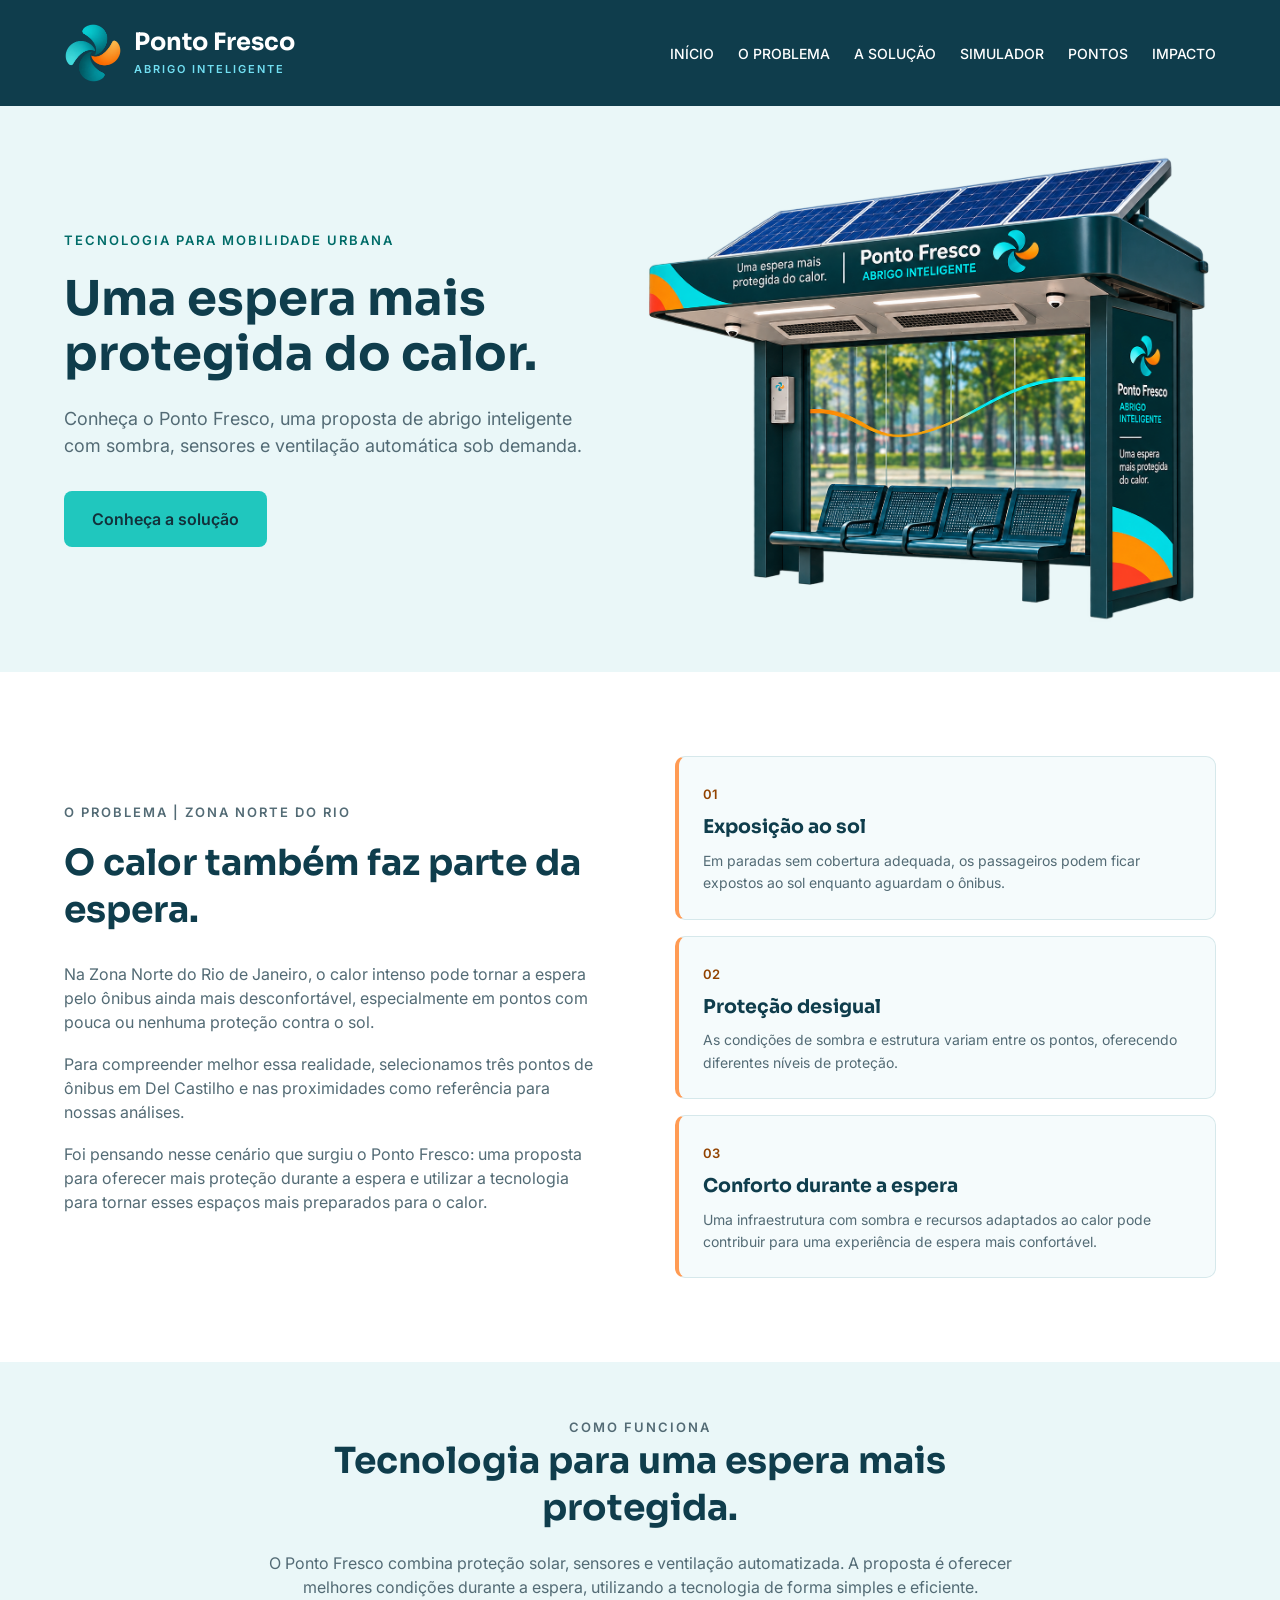
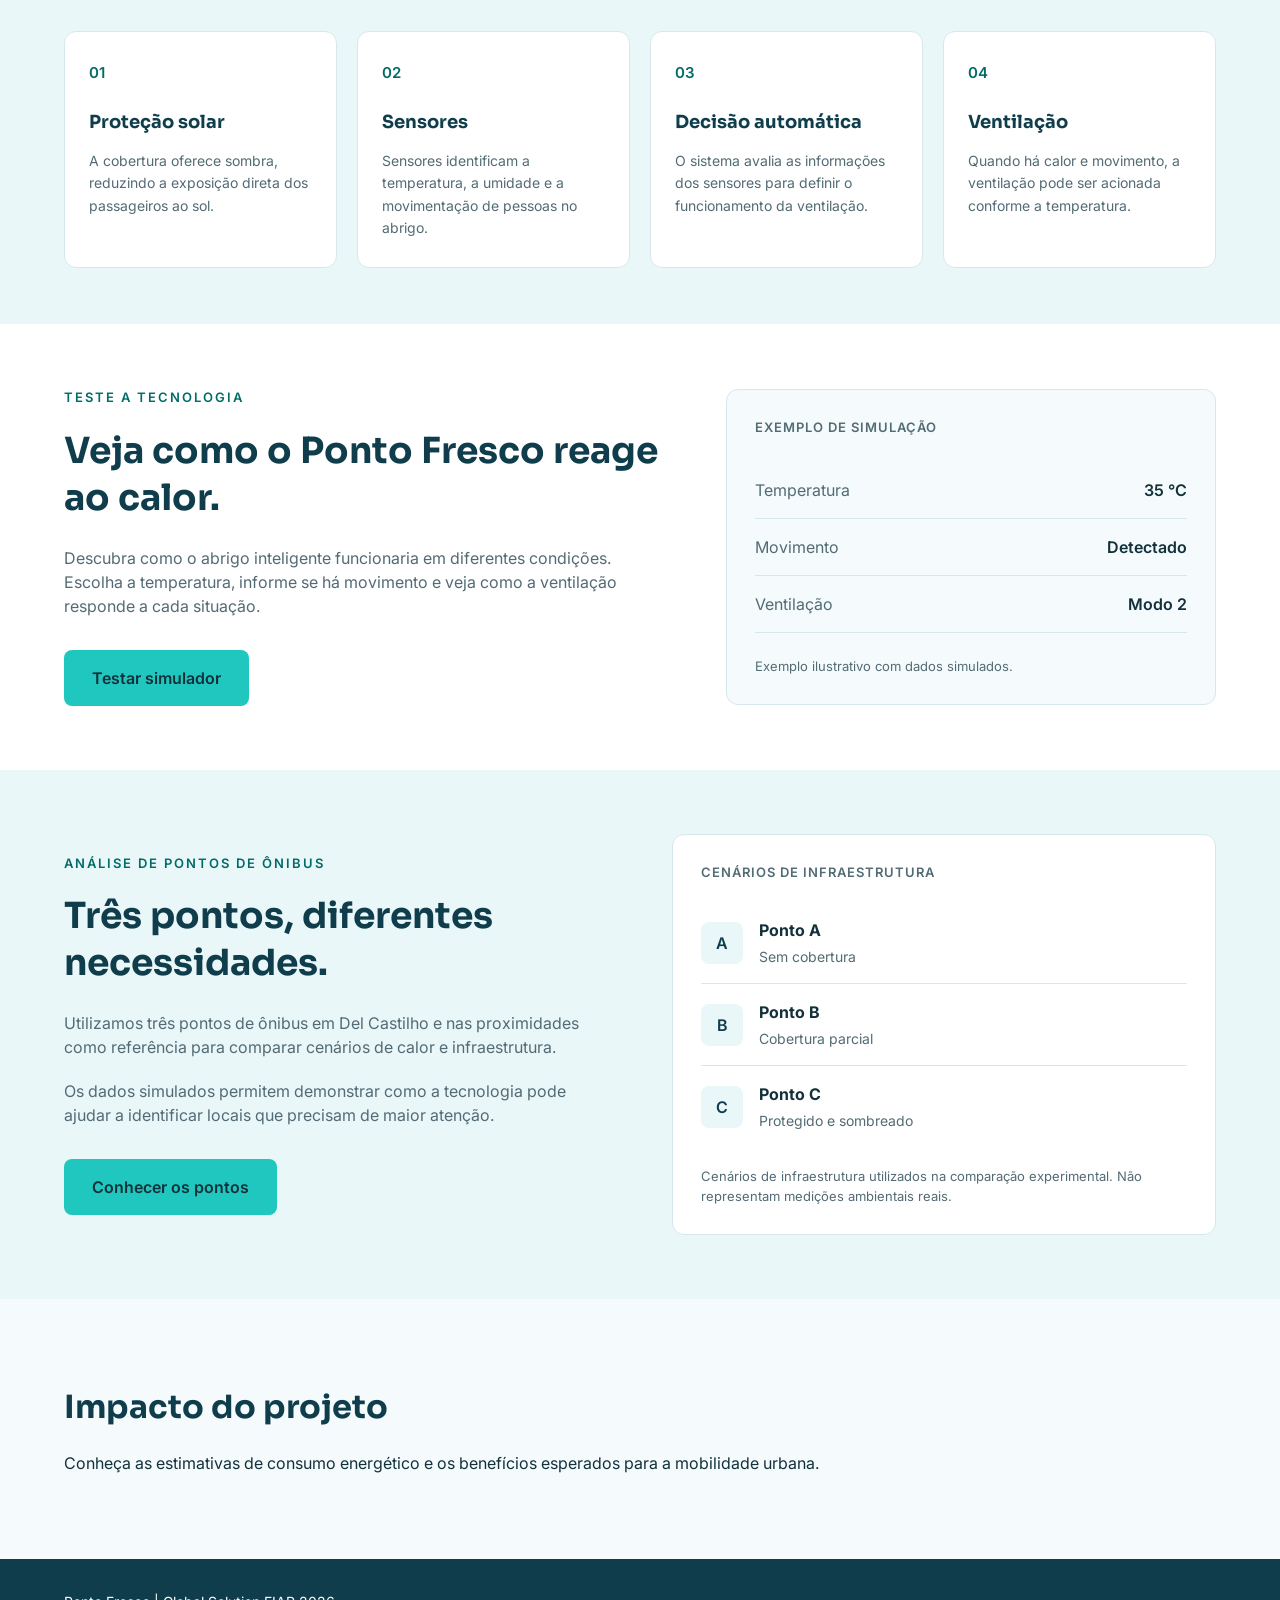
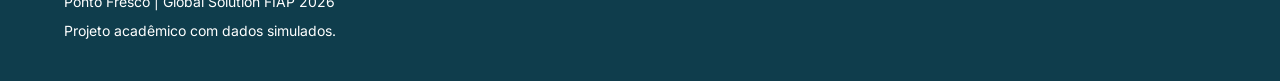
==== commit 0cca3c8b: "Adicionada apresentação e pontos.html" ====
--- a/frontend-webdev/index.html
+++ b/frontend-webdev/index.html
@@ -35,7 +35,7 @@
             <li><a href="#problema">O PROBLEMA</a></li>
             <li><a href="#solucao">A SOLUÇÃO</a></li>
             <li><a href="html/simulador.html">SIMULADOR</a></li>
-            <li><a href="#comparador">PONTOS</a></li>
+            <li><a href="html/pontos.html">PONTOS</a></li>
             <li><a href="#impacto">IMPACTO</a></li>
           </ul>
         </nav>
@@ -221,13 +221,64 @@
         </div>
       </section>
 
-      <section id="comparador">
-        <div class="container">
-          <h2>Comparador de pontos</h2>
-          <p>
-            Explore dados simulados de três pontos de ônibus e entenda como
-            funciona a prioridade de melhorias.
-          </p>
+      <section id="comparador" class="chamada-pontos">
+        <div class="container pontos-conteudo">
+          <div class="pontos-texto">
+            <p class="pontos-etiqueta">ANÁLISE DE PONTOS DE ÔNIBUS</p>
+
+            <h2>Três pontos, diferentes necessidades.</h2>
+
+            <p class="pontos-descricao">
+              Utilizamos três pontos de ônibus em Del Castilho e nas
+              proximidades como referência para comparar cenários de calor e
+              infraestrutura.
+            </p>
+
+            <p class="pontos-descricao">
+              Os dados simulados permitem demonstrar como a tecnologia pode
+              ajudar a identificar locais que precisam de maior atenção.
+            </p>
+
+            <a href="html/pontos.html" class="botao-principal">
+              Conhecer os pontos
+            </a>
+          </div>
+
+          <div class="pontos-previa">
+            <p class="pontos-previa-titulo">CENÁRIOS DE INFRAESTRUTURA</p>
+
+            <div class="ponto-linha">
+              <span class="ponto-letra">A</span>
+
+              <div class="ponto-detalhe">
+                <strong>Ponto A</strong>
+                <span>Sem cobertura</span>
+              </div>
+            </div>
+
+            <div class="ponto-linha">
+              <span class="ponto-letra">B</span>
+
+              <div class="ponto-detalhe">
+                <strong>Ponto B</strong>
+                <span>Cobertura parcial</span>
+              </div>
+            </div>
+
+            <div class="ponto-linha">
+              <span class="ponto-letra">C</span>
+
+              <div class="ponto-detalhe">
+                <strong>Ponto C</strong>
+                <span>Protegido e sombreado</span>
+              </div>
+            </div>
+
+            <p class="pontos-aviso">
+              Cenários de infraestrutura utilizados na comparação experimental.
+              Não representam medições ambientais reais.
+            </p>
+          </div>
         </div>
       </section>
 
--- a/frontend-webdev/css/style.css
+++ b/frontend-webdev/css/style.css
@@ -396,6 +396,102 @@
   margin-top: 24px;
 }
 
+/* SEÇÃO COMPARADOR DE PONTOS */
+
+#comparador {
+  background-color: #eaf7f8;
+  padding: 64px 0;
+}
+
+.pontos-conteudo {
+  display: grid;
+  grid-template-columns: 1fr 1fr;
+  align-items: center;
+  gap: 64px;
+}
+
+.pontos-etiqueta {
+  color: #006c68;
+  font-size: 13px;
+  font-weight: 600;
+  letter-spacing: 2px;
+  margin-bottom: 20px;
+}
+
+.pontos-texto h2 {
+  font-size: 36px;
+  line-height: 1.3;
+  margin-bottom: 24px;
+}
+
+.pontos-descricao {
+  color: #536b75;
+  margin-bottom: 20px;
+}
+
+.pontos-texto .botao-principal {
+  margin-top: 12px;
+}
+
+.pontos-previa {
+  background-color: #ffffff;
+  border: 1px solid #d6e8eb;
+  border-radius: 12px;
+  padding: 28px;
+}
+
+.pontos-previa-titulo {
+  color: #536b75;
+  font-size: 13px;
+  font-weight: 600;
+  letter-spacing: 1px;
+  margin-bottom: 20px;
+}
+
+.ponto-linha {
+  display: flex;
+  align-items: center;
+  gap: 16px;
+  padding: 16px 0;
+}
+
+.ponto-linha + .ponto-linha {
+  border-top: 1px solid #d6e8eb;
+}
+
+.ponto-letra {
+  display: flex;
+  align-items: center;
+  justify-content: center;
+  width: 42px;
+  height: 42px;
+  background-color: #eaf7f8;
+  color: #0f3d4c;
+  border-radius: 8px;
+  font-weight: 600;
+}
+
+.ponto-detalhe {
+  display: flex;
+  flex-direction: column;
+  gap: 4px;
+}
+
+.ponto-detalhe strong {
+  color: #12313b;
+}
+
+.ponto-detalhe span {
+  color: #536b75;
+  font-size: 14px;
+}
+
+.pontos-aviso {
+  color: #536b75;
+  font-size: 13px;
+  margin-top: 20px;
+}
+
 /* RODAPÉ */
 
 footer {
@@ -500,6 +596,23 @@
   .simulador-previa {
     padding: 24px;
   }
+
+  #comparador {
+    padding: 48px 0;
+  }
+
+  .pontos-conteudo {
+    grid-template-columns: 1fr;
+    gap: 32px;
+  }
+
+  .pontos-texto h2 {
+    font-size: 28px;
+  }
+
+  .pontos-previa {
+    padding: 24px;
+  }
 }
 
 /* TABLETS */
@@ -508,4 +621,4 @@
   .solucao-etapas {
     grid-template-columns: repeat(2, 1fr);
   }
-}+}
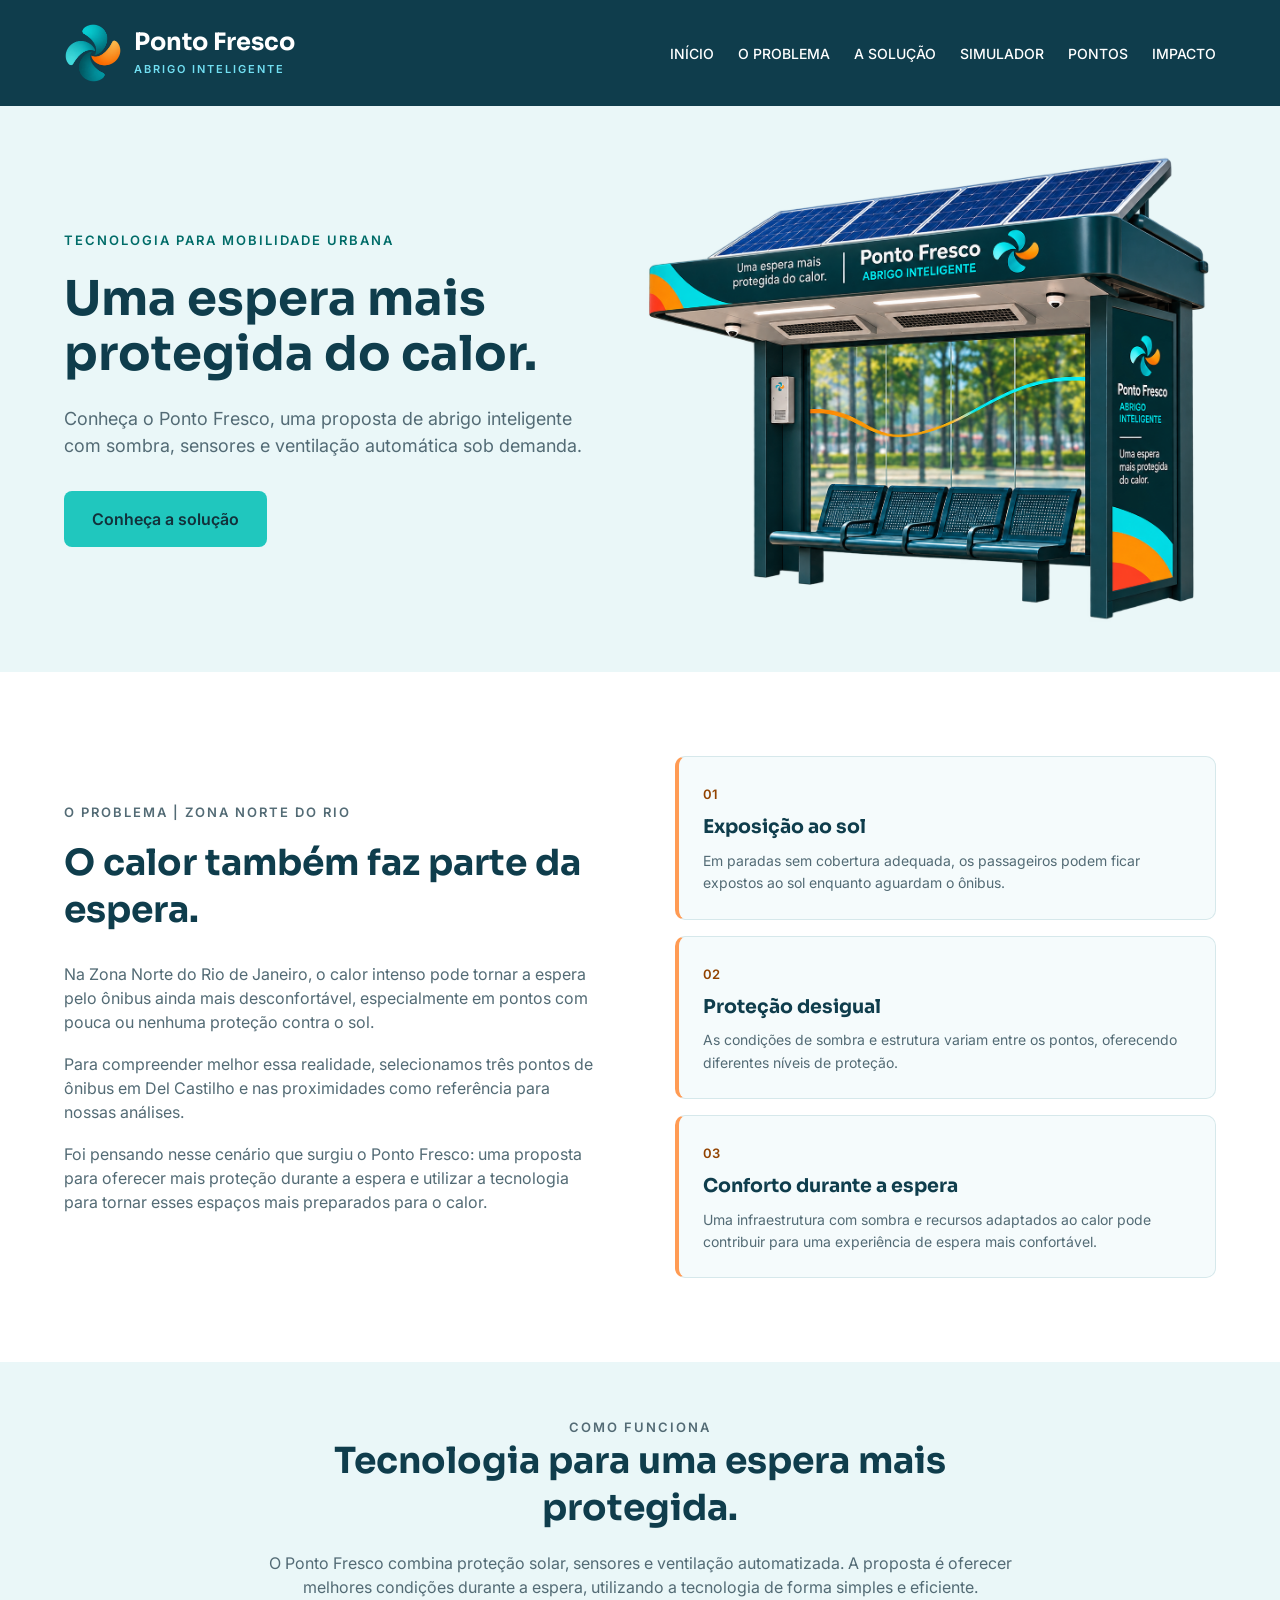
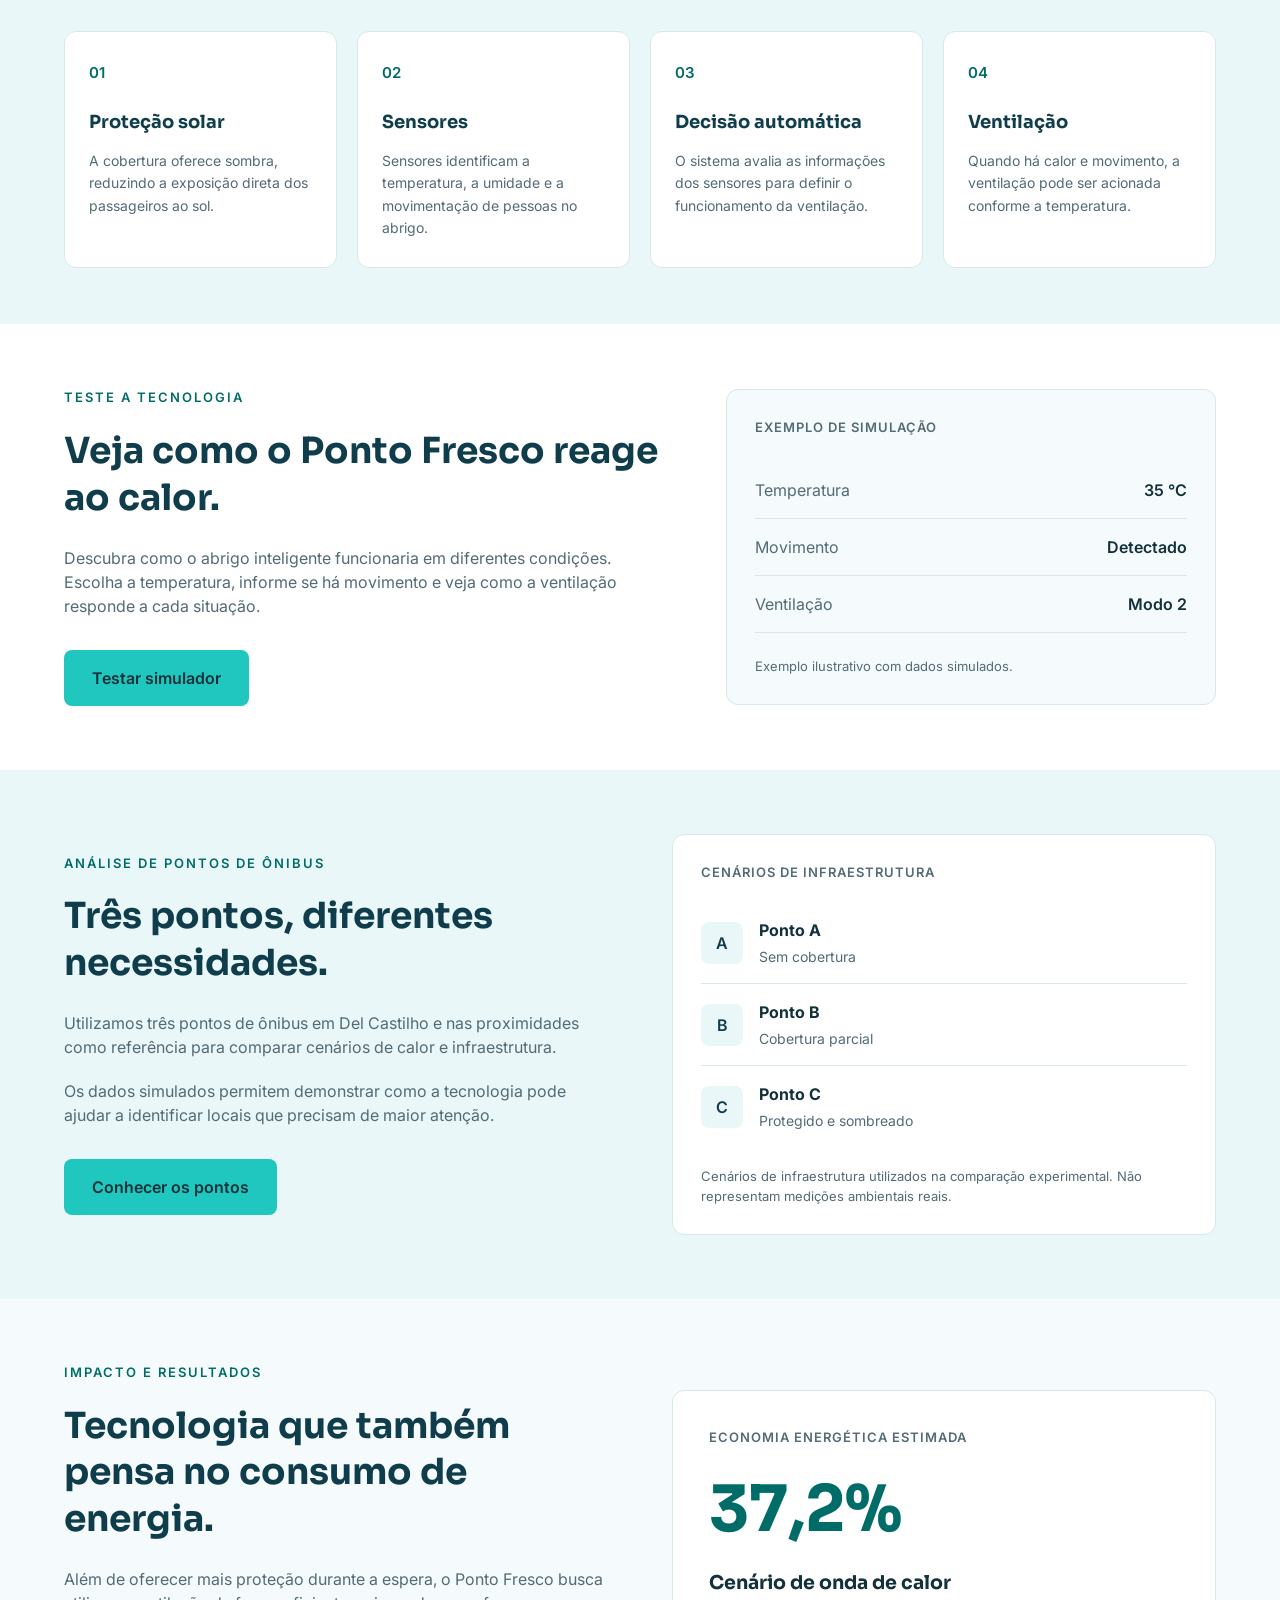
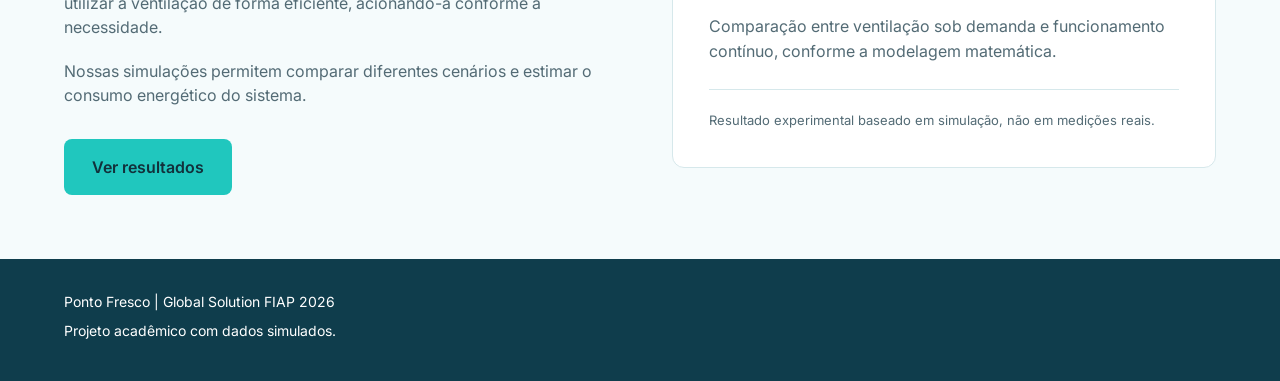
==== commit 6a7bfa1d: "Adicionada seção de impacto e resultados.html" ====
--- a/frontend-webdev/index.html
+++ b/frontend-webdev/index.html
@@ -36,7 +36,7 @@
             <li><a href="#solucao">A SOLUÇÃO</a></li>
             <li><a href="html/simulador.html">SIMULADOR</a></li>
             <li><a href="html/pontos.html">PONTOS</a></li>
-            <li><a href="#impacto">IMPACTO</a></li>
+            <li><a href="html/resultados.html">IMPACTO</a></li>
           </ul>
         </nav>
       </div>
@@ -282,13 +282,46 @@
         </div>
       </section>
 
-      <section id="impacto">
-        <div class="container">
-          <h2>Impacto do projeto</h2>
-          <p>
-            Conheça as estimativas de consumo energético e os benefícios
-            esperados para a mobilidade urbana.
-          </p>
+      <section id="impacto" class="chamada-impacto">
+        <div class="container impacto-conteudo">
+          <div class="impacto-texto">
+            <p class="impacto-etiqueta">IMPACTO E RESULTADOS</p>
+
+            <h2>Tecnologia que também pensa no consumo de energia.</h2>
+
+            <p class="impacto-descricao">
+              Além de oferecer mais proteção durante a espera, o Ponto Fresco
+              busca utilizar a ventilação de forma eficiente, acionando-a
+              conforme a necessidade.
+            </p>
+
+            <p class="impacto-descricao">
+              Nossas simulações permitem comparar diferentes cenários e estimar
+              o consumo energético do sistema.
+            </p>
+
+            <a href="html/resultados.html" class="botao-principal">
+              Ver resultados
+            </a>
+          </div>
+
+          <div class="impacto-indicador">
+            <p class="impacto-indicador-titulo">ECONOMIA ENERGÉTICA ESTIMADA</p>
+
+            <strong class="impacto-numero"> 37,2% </strong>
+
+            <h3>Cenário de onda de calor</h3>
+
+            <p>
+              Comparação entre ventilação sob demanda e funcionamento contínuo,
+              conforme a modelagem matemática.
+            </p>
+
+            <p class="impacto-aviso">
+              Resultado experimental baseado em simulação, não em medições
+              reais.
+            </p>
+          </div>
         </div>
       </section>
     </main>
--- a/frontend-webdev/css/style.css
+++ b/frontend-webdev/css/style.css
@@ -492,6 +492,86 @@
   margin-top: 20px;
 }
 
+/* SEÇÃO IMPACTO E RESULTADOS */
+
+#impacto {
+  background-color: #f5fbfc;
+  padding: 64px 0;
+}
+
+.impacto-conteudo {
+  display: grid;
+  grid-template-columns: 1fr 1fr;
+  align-items: center;
+  gap: 64px;
+}
+
+.impacto-etiqueta {
+  color: #006c68;
+  font-size: 13px;
+  font-weight: 600;
+  letter-spacing: 2px;
+  margin-bottom: 20px;
+}
+
+.impacto-texto h2 {
+  font-size: 36px;
+  line-height: 1.3;
+  margin-bottom: 24px;
+}
+
+.impacto-descricao {
+  color: #536b75;
+  margin-bottom: 20px;
+}
+
+.impacto-texto .botao-principal {
+  margin-top: 12px;
+}
+
+.impacto-indicador {
+  background-color: #ffffff;
+  border: 1px solid #d6e8eb;
+  border-radius: 12px;
+  padding: 36px;
+}
+
+.impacto-indicador-titulo {
+  color: #536b75;
+  font-size: 13px;
+  font-weight: 600;
+  letter-spacing: 1px;
+  margin-bottom: 24px;
+}
+
+.impacto-numero {
+  display: block;
+  font-family: "Sora", sans-serif;
+  font-size: 64px;
+  color: #006c68;
+  line-height: 1.2;
+  margin-bottom: 20px;
+}
+
+.impacto-indicador h3 {
+  font-family: "Sora", sans-serif;
+  font-size: 19px;
+  color: #12313b;
+  margin-bottom: 16px;
+}
+
+.impacto-indicador p {
+  color: #536b75;
+  line-height: 1.6;
+}
+
+.impacto-indicador .impacto-aviso {
+  border-top: 1px solid #d6e8eb;
+  padding-top: 20px;
+  margin-top: 24px;
+  font-size: 13px;
+}
+
 /* RODAPÉ */
 
 footer {
@@ -613,6 +693,27 @@
   .pontos-previa {
     padding: 24px;
   }
+
+  #impacto {
+    padding: 48px 0;
+  }
+
+  .impacto-conteudo {
+    grid-template-columns: 1fr;
+    gap: 32px;
+  }
+
+  .impacto-texto h2 {
+    font-size: 28px;
+  }
+
+  .impacto-indicador {
+    padding: 24px;
+  }
+
+  .impacto-numero {
+    font-size: 48px;
+  }
 }
 
 /* TABLETS */
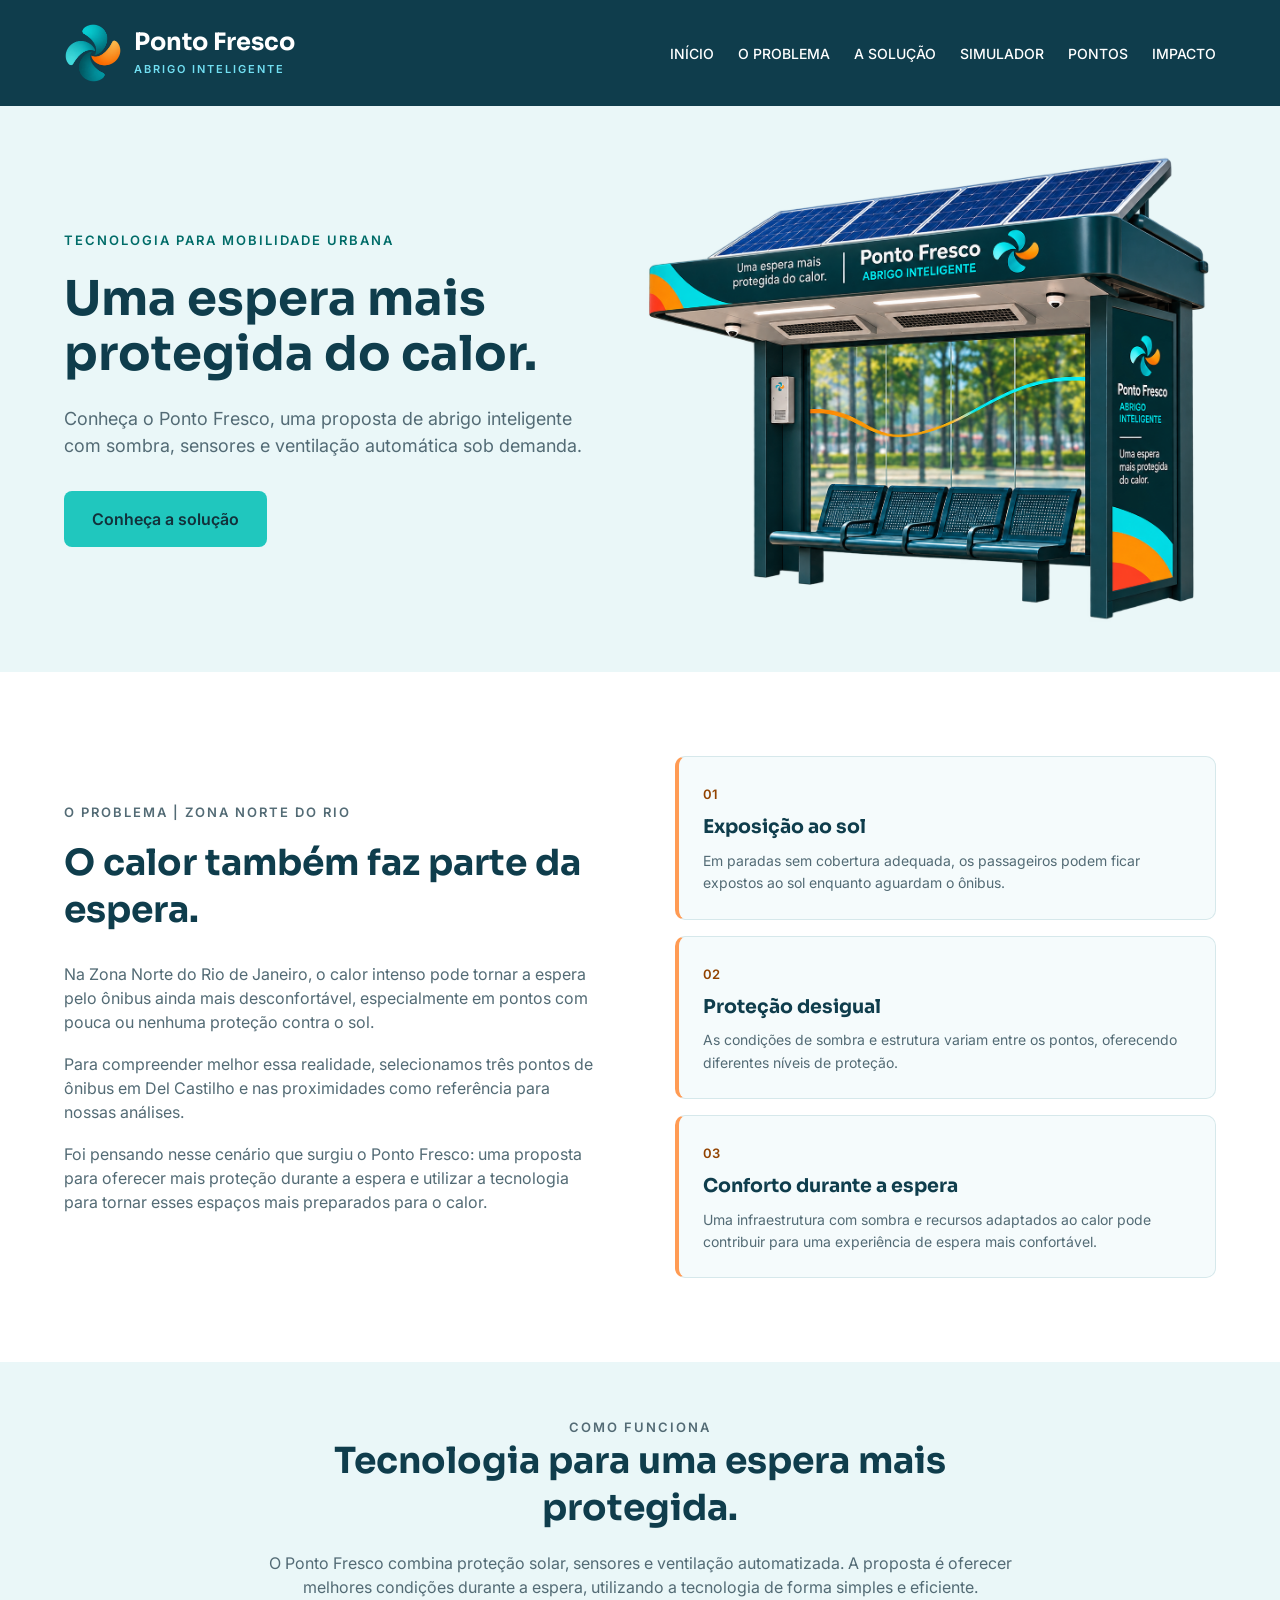
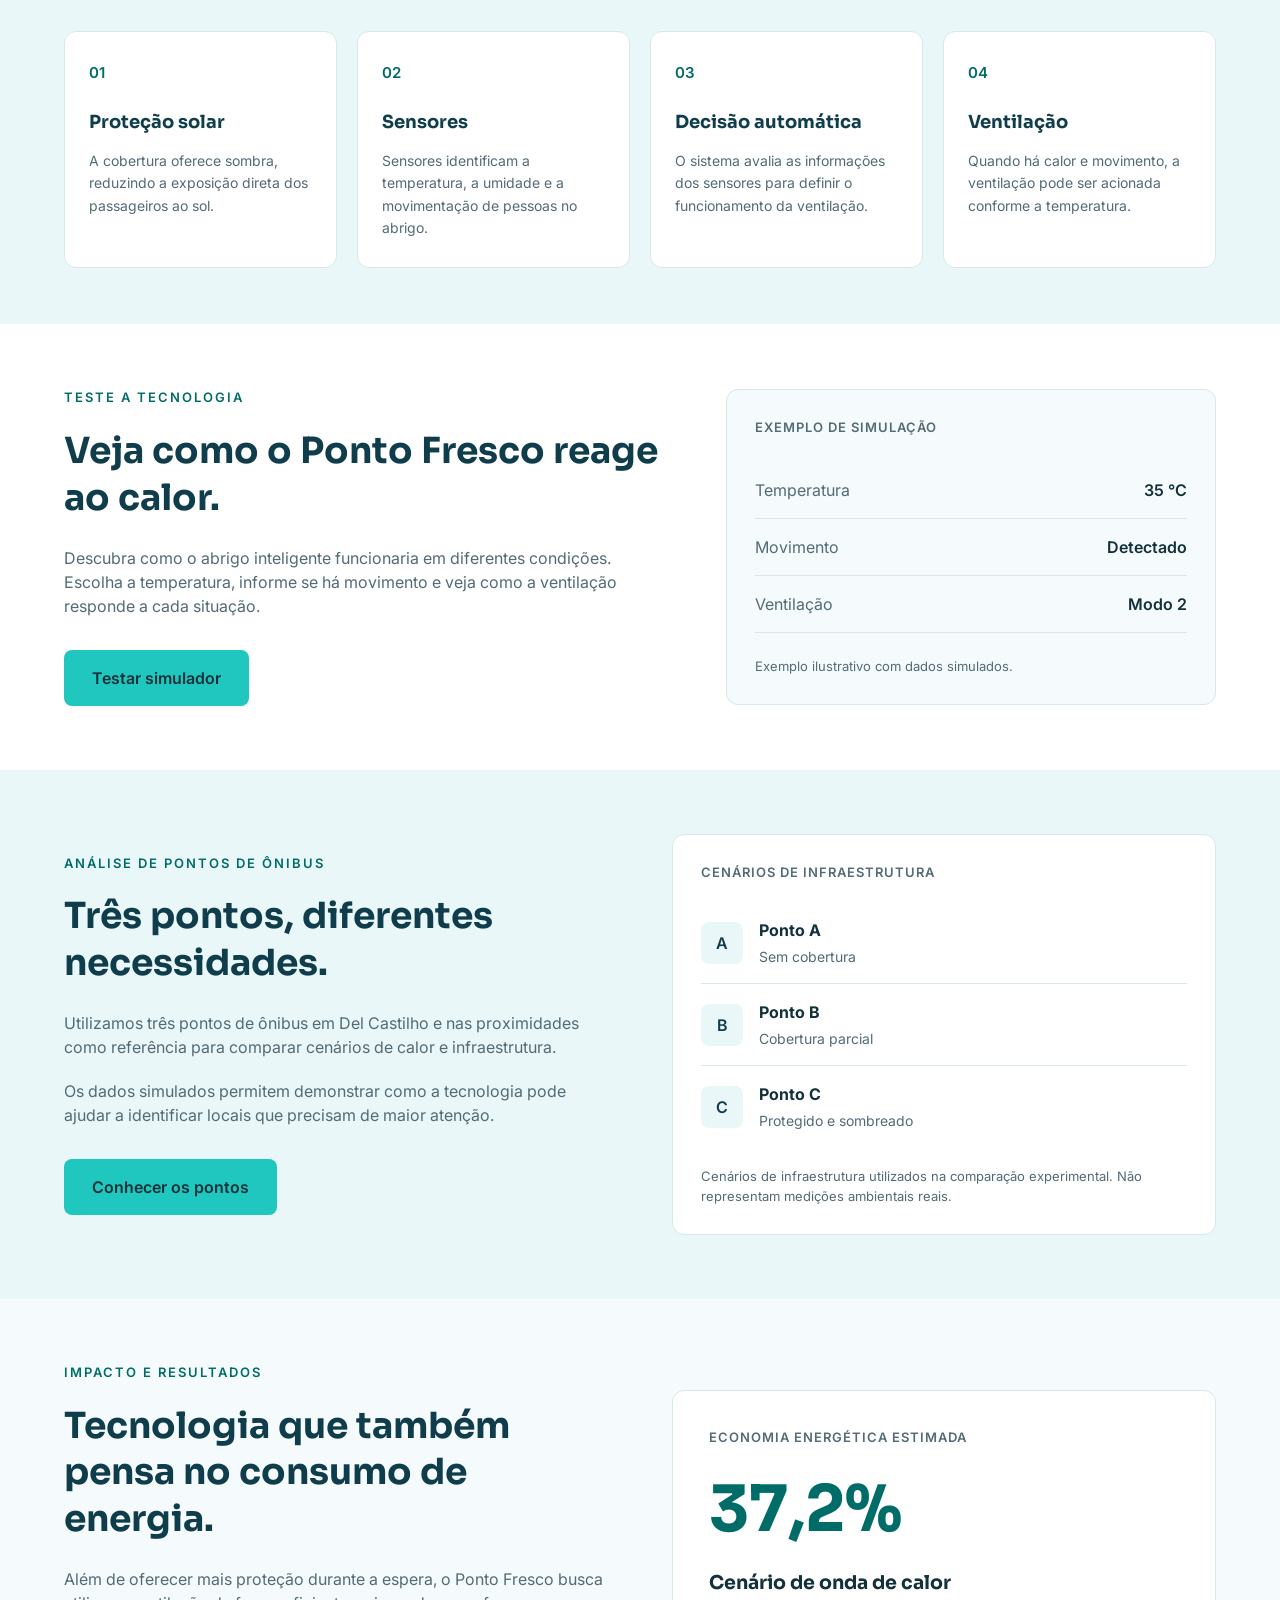
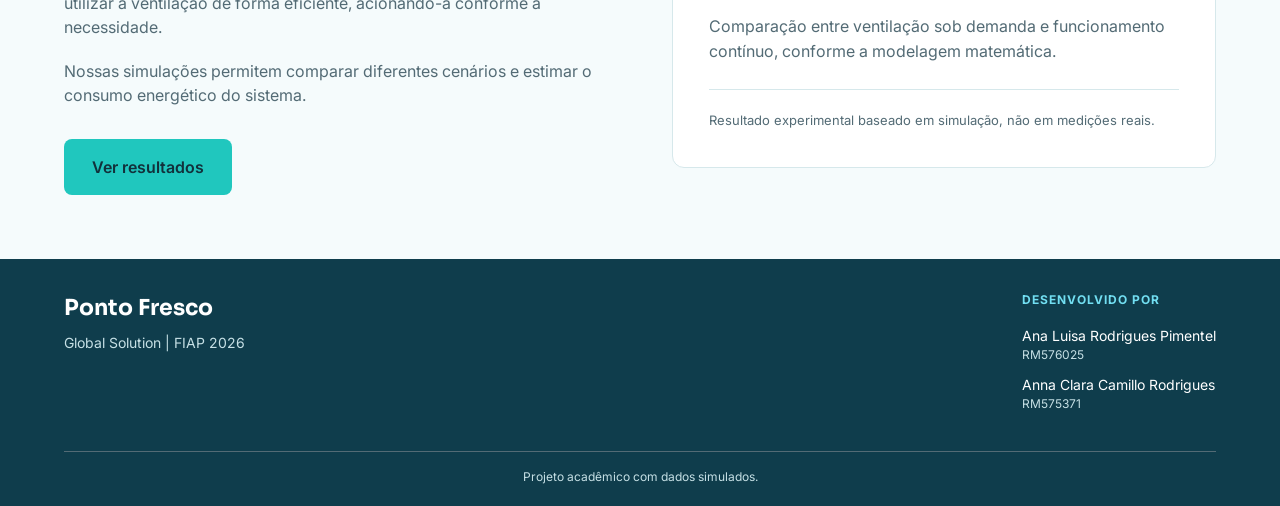
==== commit 64661f1e: "Padronização do rodapé com nomes e RMs das integrantes" ====
--- a/frontend-webdev/index.html
+++ b/frontend-webdev/index.html
@@ -328,8 +328,30 @@
 
     <footer>
       <div class="container">
-        <p>Ponto Fresco | Global Solution FIAP 2026</p>
-        <p>Projeto acadêmico com dados simulados.</p>
+        <div class="rodape-conteudo">
+          <div class="rodape-projeto">
+            <h3>Ponto Fresco</h3>
+            <p>Global Solution | FIAP 2026</p>
+          </div>
+
+          <div class="rodape-integrantes">
+            <h3>DESENVOLVIDO POR</h3>
+
+            <p>
+              Ana Luisa Rodrigues Pimentel
+              <span>RM576025</span>
+            </p>
+
+            <p>
+              Anna Clara Camillo Rodrigues
+              <span>RM575371</span>
+            </p>
+          </div>
+        </div>
+
+        <div class="rodape-final">
+          <p>Projeto acadêmico com dados simulados.</p>
+        </div>
       </div>
     </footer>
   </body>
--- a/frontend-webdev/css/style.css
+++ b/frontend-webdev/css/style.css
@@ -577,12 +577,55 @@
 footer {
   background-color: #0f3d4c;
   color: #ffffff;
-  padding: 32px 0;
-}
-
-footer p {
+  padding: 32px 0 20px;
+}
+
+.rodape-conteudo {
+  display: flex;
+  justify-content: space-between;
+  gap: 40px;
+  padding-bottom: 28px;
+}
+
+.rodape-projeto h3 {
+  font-family: "Sora", sans-serif;
+  font-size: 22px;
+  margin-bottom: 8px;
+}
+
+.rodape-projeto p {
+  color: #c6e0e5;
   font-size: 14px;
-  margin-bottom: 8px;
+}
+
+.rodape-integrantes h3 {
+  font-family: "Inter", sans-serif;
+  color: #72dff2;
+  font-size: 12px;
+  letter-spacing: 1px;
+  margin-bottom: 16px;
+}
+
+.rodape-integrantes p {
+  font-size: 14px;
+  margin-bottom: 10px;
+}
+
+.rodape-integrantes span {
+  display: block;
+  color: #c6e0e5;
+  font-size: 12px;
+}
+
+.rodape-final {
+  border-top: 1px solid #536b75;
+  padding-top: 16px;
+  text-align: center;
+}
+
+.rodape-final p {
+  color: #c6e0e5;
+  font-size: 12px;
 }
 
 /* TELAS MENORES */
@@ -714,6 +757,15 @@
   .impacto-numero {
     font-size: 48px;
   }
+
+  .rodape-conteudo {
+    flex-direction: column;
+    gap: 24px;
+  }
+
+  .rodape-integrantes p {
+    margin-bottom: 12px;
+  }
 }
 
 /* TABLETS */
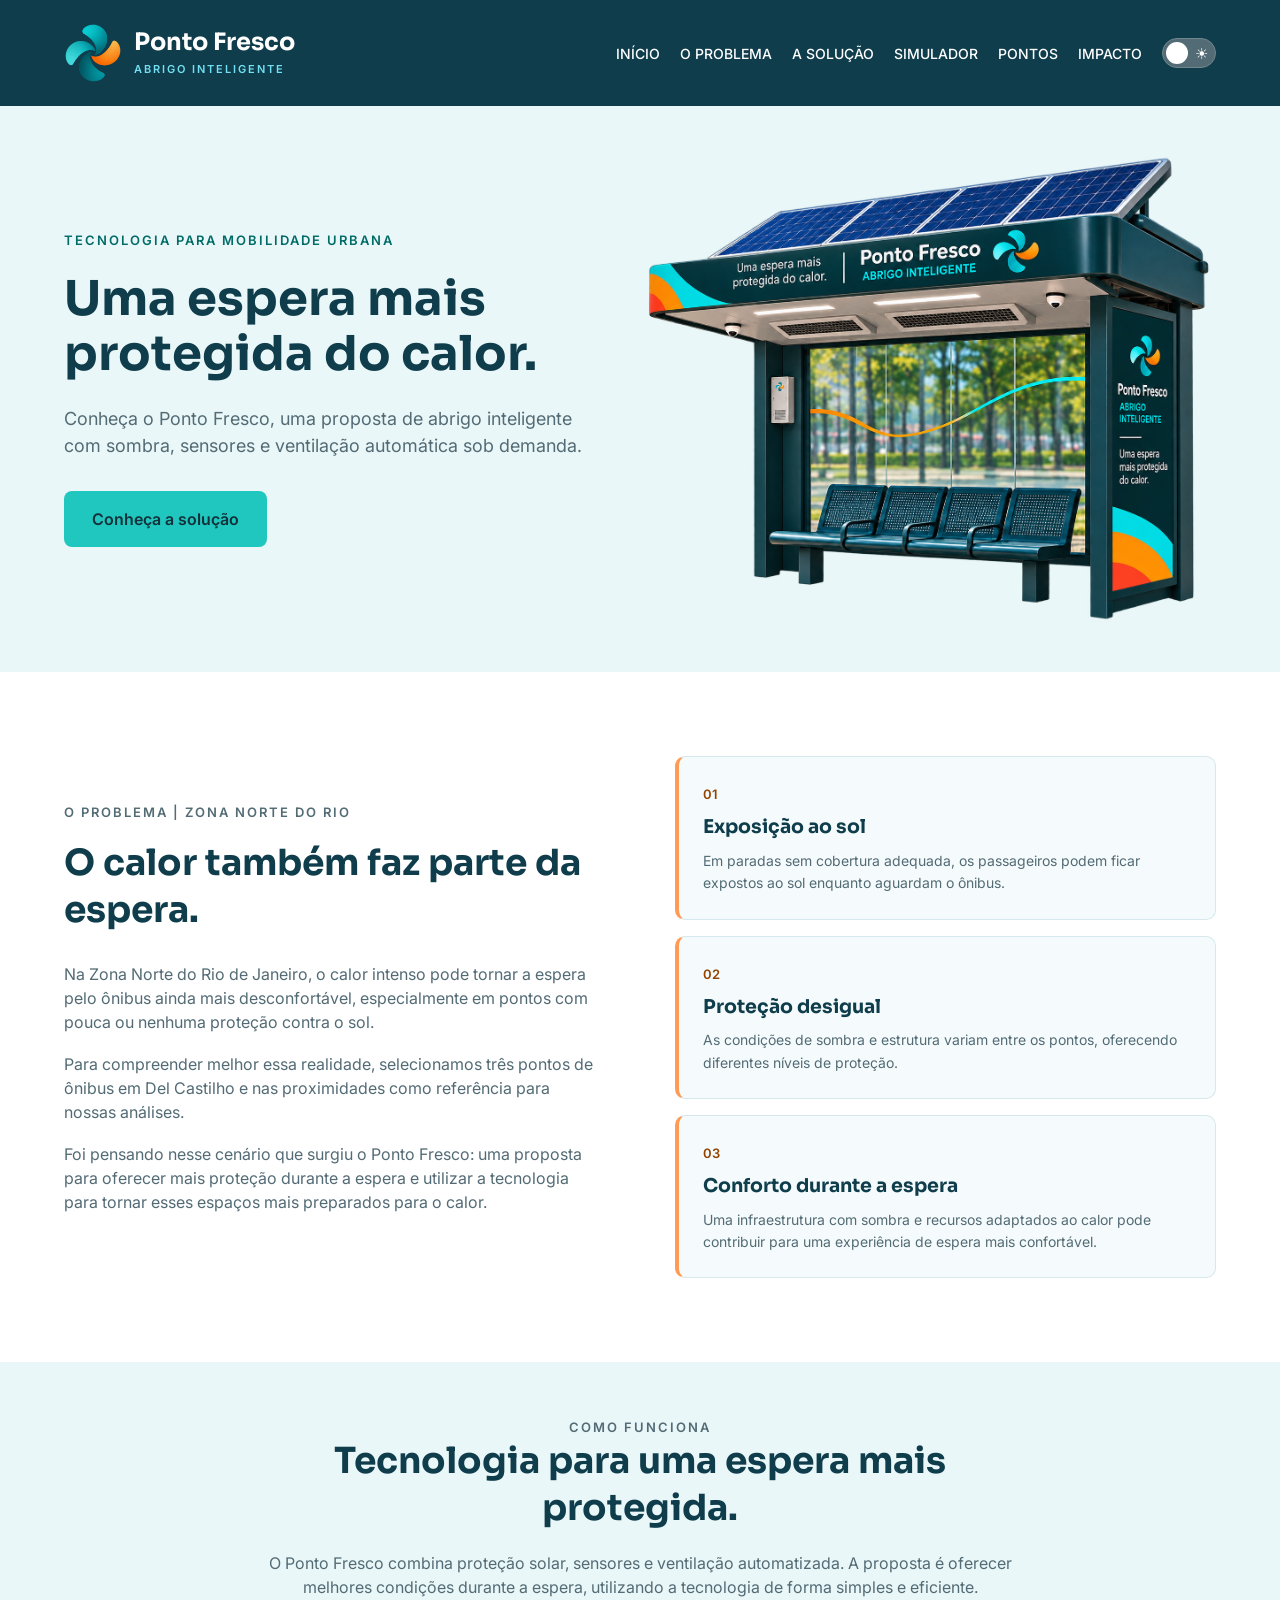
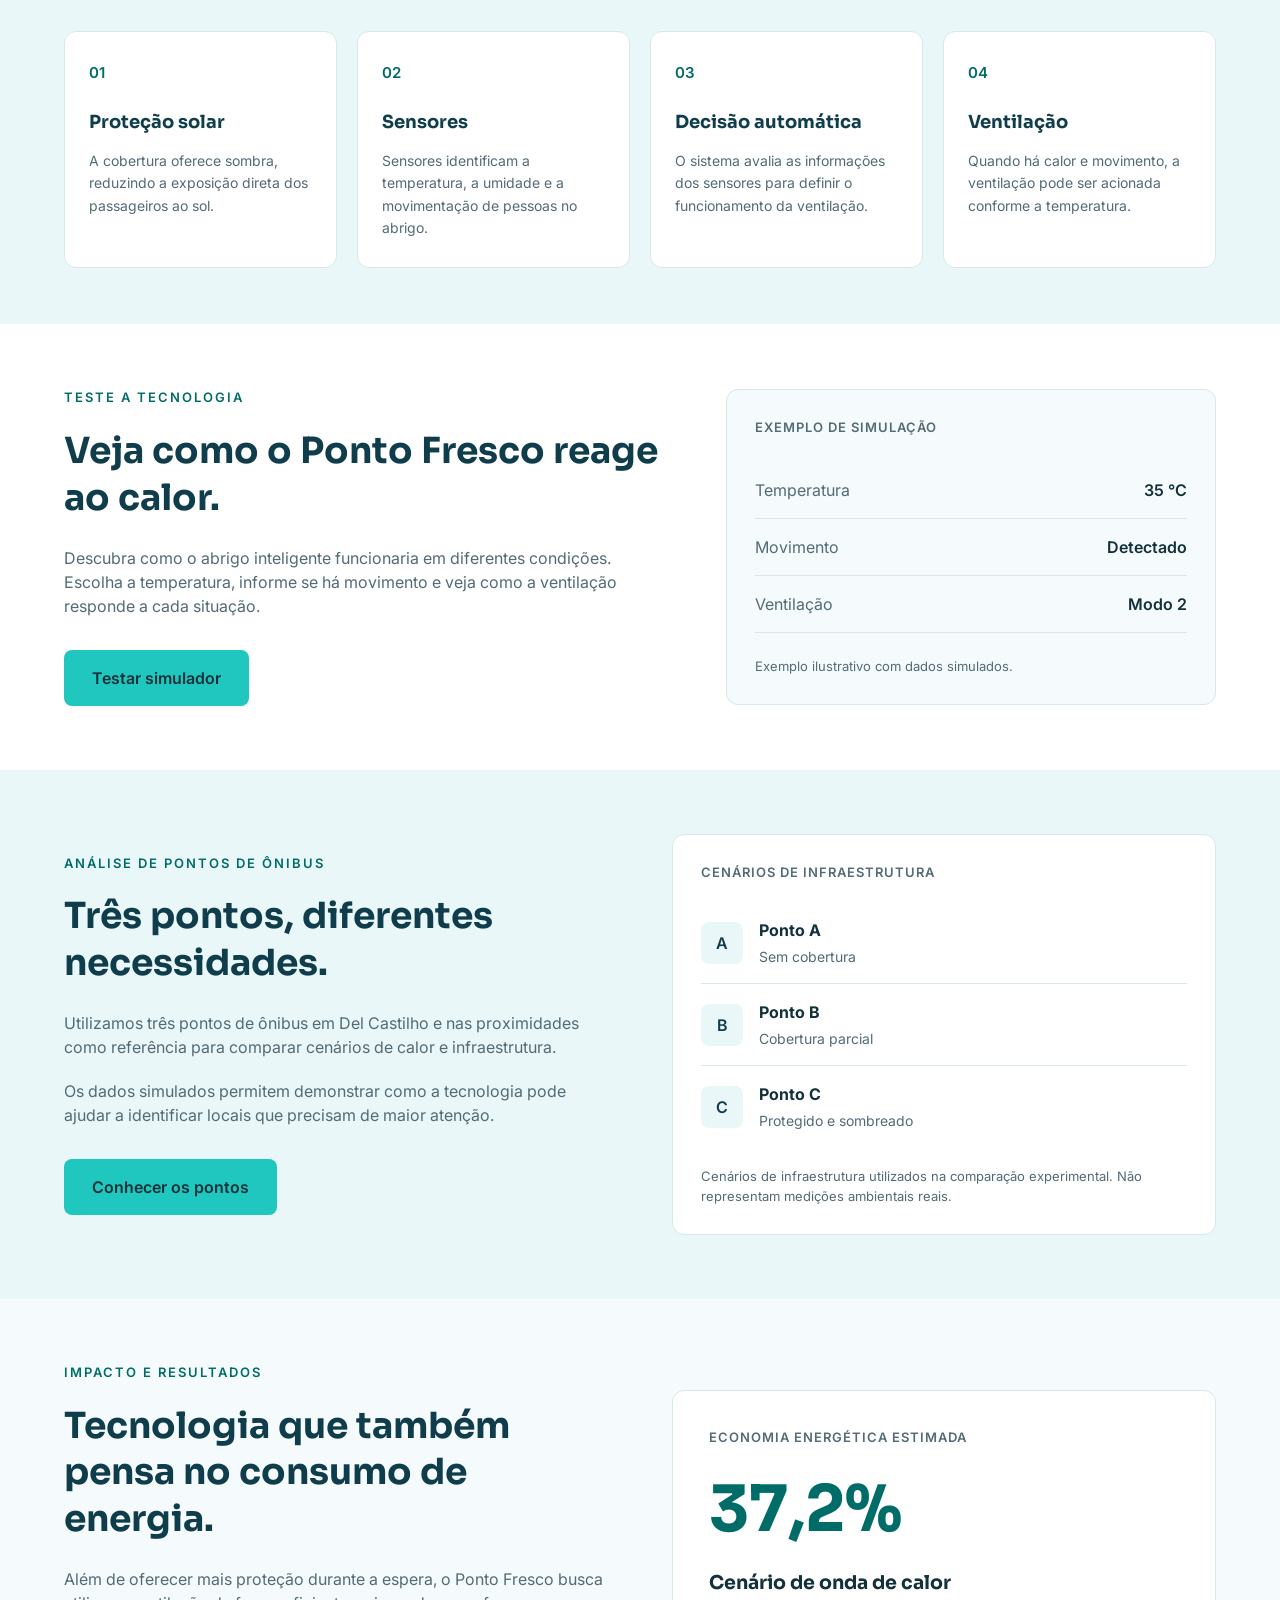
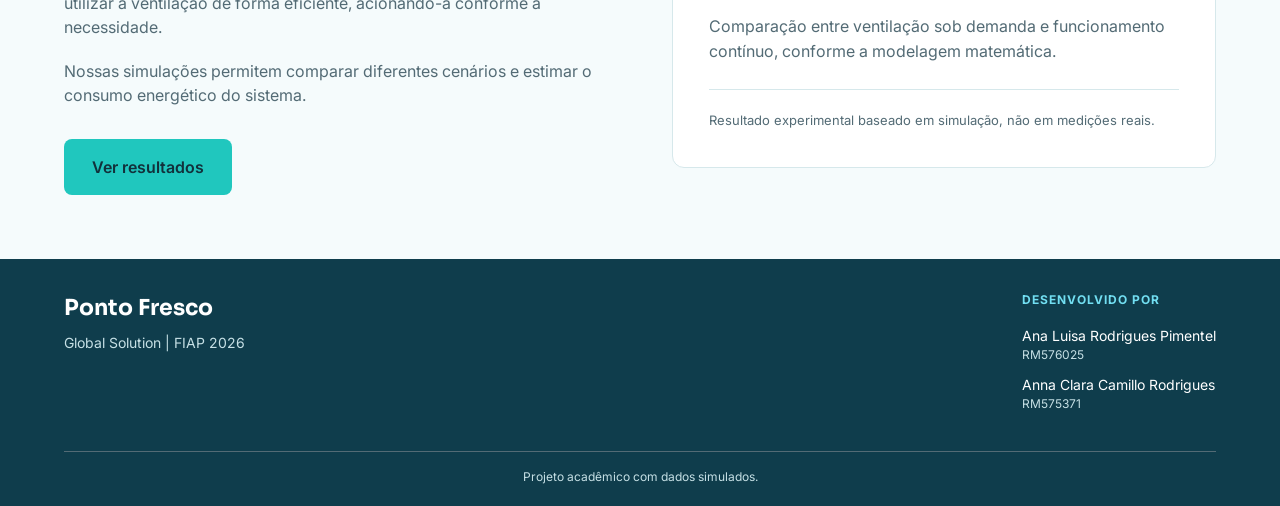
==== commit 22171f05: "Implementado o modo claro e escuro nas páginas" ====
--- a/frontend-webdev/index.html
+++ b/frontend-webdev/index.html
@@ -37,6 +37,19 @@
             <li><a href="html/simulador.html">SIMULADOR</a></li>
             <li><a href="html/pontos.html">PONTOS</a></li>
             <li><a href="html/resultados.html">IMPACTO</a></li>
+            <li>
+              <button
+                type="button"
+                id="botao-tema"
+                class="botao-tema"
+                aria-label="Ativar modo escuro"
+                aria-pressed="false"
+              >
+                <span class="icone-sol" aria-hidden="true">☀</span>
+                <span class="icone-lua" aria-hidden="true">☾</span>
+                <span class="circulo-tema" aria-hidden="true"></span>
+              </button>
+            </li>
           </ul>
         </nav>
       </div>
@@ -354,5 +367,7 @@
         </div>
       </div>
     </footer>
+
+    <script src="js/tema.js"></script>
   </body>
 </html>
--- a/frontend-webdev/css/style.css
+++ b/frontend-webdev/css/style.css
@@ -81,16 +81,25 @@
 }
 
 nav ul {
-  display: flex;
-  flex-wrap: wrap;
-  gap: 24px;
-  list-style: none;
+    display: flex;
+    align-items: center;
+    flex-wrap: wrap;
+    gap: 20px;
+    list-style: none;
+}
+
+nav ul li {
+    display: flex;
+    align-items: center;
 }
 
 nav a {
-  color: #ffffff;
-  font-size: 14px;
-  font-weight: 500;
+    display: flex;
+    align-items: center;
+    min-height: 30px;
+    color: #FFFFFF;
+    font-size: 14px;
+    font-weight: 500;
 }
 
 nav a:hover {
@@ -98,9 +107,79 @@
 }
 
 a:focus-visible {
-  outline: 3px solid #72dff2;
+  outline: 3px solid #006c68;
   outline-offset: 4px;
 }
+
+header a:focus-visible {
+  outline-color: #72dff2;
+}
+
+/* BOTÃO CLARO E ESCURO */
+
+.botao-tema {
+    position: relative;
+    display: block;
+    width: 54px;
+    height: 30px;
+    padding: 0;
+    border: 1px solid #71858E;
+    border-radius: 30px;
+    background-color: #536B75;
+    cursor: pointer;
+}
+
+/* CÍRCULO DO SELETOR */
+
+.circulo-tema {
+    position: absolute;
+    top: 3px;
+    left: 3px;
+    width: 22px;
+    height: 22px;
+    background-color: #FFFFFF;
+    border-radius: 50%;
+    z-index: 1;
+    transition: transform 0.2s;
+}
+
+/* ÍCONES DE SOL E LUA */
+
+.icone-sol,
+.icone-lua {
+    position: absolute;
+    top: 50%;
+    transform: translateY(-50%);
+    color: #FFFFFF;
+    font-size: 15px;
+    line-height: 1;
+}
+
+.icone-sol {
+    right: 7px;
+}
+
+.icone-lua {
+    left: 7px;
+}
+
+/* BOTÃO NO MODO ESCURO */
+
+body.tema-escuro .botao-tema {
+    background-color: #091E26;
+}
+
+body.tema-escuro .circulo-tema {
+    transform: translateX(24px);
+}
+
+/* NAVEGAÇÃO POR TECLADO */
+
+.botao-tema:focus-visible {
+    outline: 3px solid #72DFF2;
+    outline-offset: 3px;
+}
+
 
 /* HERO */
 
@@ -572,6 +651,667 @@
   font-size: 13px;
 }
 
+/* PÁGINA DO SIMULADOR */
+
+main section.pagina-simulador {
+  background-color: #f5fbfc;
+  padding: 56px 0 64px;
+}
+
+.simulador-introducao {
+  margin-bottom: 36px;
+}
+
+.simulador-pagina-etiqueta {
+  color: #006c68;
+  font-size: 13px;
+  font-weight: 600;
+  letter-spacing: 2px;
+  margin-bottom: 16px;
+}
+
+.simulador-introducao h1 {
+  color: #0f3d4c;
+  font-size: 36px;
+  line-height: 1.3;
+  margin-bottom: 16px;
+}
+
+.simulador-introducao p {
+  color: #536b75;
+  max-width: 750px;
+}
+
+/* ORGANIZAÇÃO DOS PAINÉIS */
+
+.simulador-layout {
+  display: grid;
+  grid-template-columns: 1fr 1fr;
+  gap: 28px;
+  align-items: stretch;
+}
+
+.simulador-painel {
+  background-color: #ffffff;
+  border: 1px solid #d6e8eb;
+  border-radius: 12px;
+  padding: 32px;
+}
+
+.simulador-painel h2 {
+  font-size: 22px;
+  color: #0f3d4c;
+  margin-bottom: 28px;
+}
+
+/* CAMPOS DO FORMULÁRIO */
+
+.campo-simulador {
+  margin-bottom: 24px;
+}
+
+.campo-simulador label {
+  display: block;
+  color: #12313b;
+  font-weight: 500;
+  margin-bottom: 8px;
+}
+
+.campo-simulador input {
+  width: 100%;
+  padding: 14px;
+  border: 1px solid #71858e;
+  border-radius: 8px;
+  background-color: #ffffff;
+  color: #12313b;
+  font-family: "Inter", sans-serif;
+  font-size: 16px;
+}
+
+.campo-simulador input:focus-visible {
+  outline: 3px solid #006c68;
+  outline-offset: 2px;
+}
+
+.simulador-botao {
+  width: 100%;
+  border: none;
+  font-family: "Inter", sans-serif;
+  font-size: 16px;
+  cursor: pointer;
+  text-align: center;
+}
+
+.simulador-erro {
+  color: #a92e2c;
+  font-size: 14px;
+  margin-top: 16px;
+}
+
+/* CAMPOS COM ERRO */
+
+.campo-simulador input[type="number"].campo-erro {
+  border: 2px solid #a92e2c;
+  background-color: #fff7f6;
+}
+
+.grupo-movimento.campo-erro legend {
+  color: #a92e2c;
+}
+
+.grupo-movimento.campo-erro .opcao-movimento span {
+  border: 2px solid #a92e2c;
+}
+
+/* OPÇÕES DE MOVIMENTO */
+
+.grupo-movimento {
+  border: none;
+  padding: 0;
+  margin: 0;
+}
+
+.grupo-movimento legend {
+  color: #12313b;
+  font-weight: 500;
+  margin-bottom: 12px;
+}
+
+.opcoes-movimento {
+  display: flex;
+  gap: 12px;
+}
+
+.campo-simulador .opcao-movimento {
+  position: relative;
+  cursor: pointer;
+  margin-bottom: 0;
+}
+
+/* Mantém o radio acessível ao teclado */
+.opcao-movimento input[type="radio"] {
+  position: absolute;
+  opacity: 0;
+  width: 1px;
+  height: 1px;
+}
+
+/* Aparência dos botões */
+.opcao-movimento span {
+  display: flex;
+  align-items: center;
+  justify-content: center;
+  width: 120px;
+  padding: 12px 20px;
+  background-color: #ffffff;
+  color: #12313b;
+  border: 1px solid #71858e;
+  border-radius: 8px;
+  font-weight: 500;
+}
+
+/* Ao selecionar uma opção */
+.opcao-movimento input:checked + span {
+  background-color: #20c7be;
+  color: #12313b;
+  border: 2px solid #006c68;
+  font-weight: 600;
+}
+
+/* Ao passar o mouse */
+.opcao-movimento:hover span {
+  background-color: #eaf7f8;
+}
+
+.opcao-movimento input:checked + span:hover {
+  background-color: #20c7be;
+}
+
+/* Foco ao navegar com o teclado */
+.opcao-movimento input:focus-visible + span {
+  outline: 3px solid #006c68;
+  outline-offset: 3px;
+}
+
+/* RESULTADOS */
+
+.simulador-status {
+  background-color: #eaf7f8;
+  border-radius: 8px;
+  padding: 20px;
+  margin-bottom: 16px;
+}
+
+.simulador-status span {
+  display: block;
+  color: #536b75;
+  font-size: 12px;
+  font-weight: 600;
+  margin-bottom: 8px;
+}
+
+.simulador-status strong {
+  color: #12313b;
+  font-size: 18px;
+}
+
+/* RESULTADOS */
+
+.simulador-status {
+  background-color: #eaf7f8;
+  border-radius: 8px;
+  padding: 20px;
+  margin-bottom: 16px;
+}
+
+.simulador-status span {
+  display: block;
+  color: #536b75;
+  font-size: 12px;
+  font-weight: 600;
+  margin-bottom: 8px;
+}
+
+.simulador-status strong {
+  color: #12313b;
+  font-size: 18px;
+}
+
+/* ESTADOS VISUAIS DO SIMULADOR */
+
+.simulador-status.status-normal {
+  background-color: #e7f5f2;
+  border-left: 4px solid #006c68;
+}
+
+.simulador-status.status-normal strong {
+  color: #006c68;
+}
+
+.simulador-status.status-atencao {
+  background-color: #fff1de;
+  border-left: 4px solid #924300;
+}
+
+.simulador-status.status-atencao strong {
+  color: #924300;
+}
+
+.simulador-status.status-calor {
+  background-color: #fce9e8;
+  border-left: 4px solid #a92e2c;
+}
+
+.simulador-status.status-calor strong {
+  color: #a92e2c;
+}
+
+.simulador-status.status-sem-movimento {
+  background-color: #eaf7f8;
+  border-left: 4px solid #536b75;
+}
+
+.simulador-status.status-sem-movimento strong {
+  color: #12313b;
+}
+
+.simulador-dado {
+  display: flex;
+  justify-content: space-between;
+  gap: 16px;
+  padding: 15px 0;
+  border-bottom: 1px solid #d6e8eb;
+}
+
+.simulador-dado span {
+  color: #536b75;
+}
+
+.simulador-dado strong {
+  color: #12313b;
+  text-align: right;
+}
+
+/* INFORMAÇÕES ADICIONAIS */
+
+.simulador-observacao {
+  color: #536b75;
+  font-size: 14px;
+  max-width: none;
+  margin-top: 24px;
+}
+
+/* PÁGINA PONTOS ANALISADOS */
+
+main section.pagina-pontos {
+  background-color: #f5fbfc;
+  padding: 56px 0 64px;
+}
+
+/* INTRODUÇÃO */
+
+.analise-introducao {
+  margin-bottom: 36px;
+}
+
+.analise-etiqueta {
+  color: #006c68;
+  font-size: 13px;
+  font-weight: 600;
+  letter-spacing: 2px;
+  margin-bottom: 16px;
+}
+
+.analise-introducao h1 {
+  font-size: 36px;
+  font-family: "Sora", sans-serif;
+  color: #0f3d4c;
+  margin-bottom: 16px;
+}
+
+.analise-introducao p {
+  color: #536b75;
+  max-width: 750px;
+}
+
+/* SELEÇÃO DOS PONTOS */
+
+.seletor-pontos {
+  margin-bottom: 24px;
+}
+
+.seletor-pontos h2 {
+  font-size: 20px;
+  margin-bottom: 16px;
+}
+
+.botoes-pontos {
+  display: flex;
+  flex-wrap: wrap;
+  gap: 12px;
+}
+
+.botao-ponto {
+  padding: 12px 28px;
+  border: 1px solid #71858e;
+  border-radius: 8px;
+  background-color: #ffffff;
+  color: #12313b;
+  font-family: "Inter", sans-serif;
+  font-size: 16px;
+  font-weight: 500;
+  cursor: pointer;
+}
+
+.botao-ponto:hover {
+  background-color: #eaf7f8;
+}
+
+.botao-ponto.ativo,
+.botao-ponto.ativo:hover {
+  background-color: #20c7be;
+  border: 2px solid #006c68;
+  font-weight: 600;
+}
+
+.botao-ponto:focus-visible {
+  outline: 3px solid #006c68;
+  outline-offset: 3px;
+}
+
+/* PAINEL DO PONTO */
+
+.painel-ponto {
+  background-color: #ffffff;
+  border: 1px solid #d6e8eb;
+  border-radius: 12px;
+  padding: 32px;
+}
+
+.painel-ponto-cabecalho {
+  margin-bottom: 28px;
+}
+
+.painel-ponto-cabecalho h2 {
+  font-size: 24px;
+  margin-bottom: 8px;
+}
+
+.painel-ponto-cabecalho p {
+  color: #536b75;
+  margin-bottom: 6px;
+}
+
+/* INDICADORES */
+
+.indicadores-ponto {
+  display: grid;
+  grid-template-columns: repeat(4, 1fr);
+  gap: 16px;
+}
+
+.indicador-ponto {
+  background-color: #eaf7f8;
+  border-radius: 8px;
+  padding: 24px 16px;
+}
+
+.indicador-ponto span {
+  display: block;
+  color: #536b75;
+  font-size: 14px;
+  margin-bottom: 12px;
+}
+
+.indicador-ponto strong {
+  display: block;
+  color: #0f3d4c;
+  font-family: "Sora", sans-serif;
+  font-size: 26px;
+}
+
+/* OBSERVAÇÕES */
+
+.ponto-observacao {
+  color: #536b75;
+  font-size: 14px;
+  margin-top: 24px;
+  max-width: none;
+}
+
+.analise-aviso {
+  color: #536b75;
+  font-size: 13px;
+  margin-top: 20px;
+  max-width: none;
+}
+
+/* RANKING DE PRIORIDADE */
+
+.ranking-pontos {
+  background-color: #ffffff;
+  border: 1px solid #d6e8eb;
+  border-radius: 12px;
+  padding: 32px;
+  margin-top: 24px;
+}
+
+.ranking-introducao {
+  margin-bottom: 28px;
+}
+
+.ranking-introducao h2 {
+  font-size: 24px;
+  margin-bottom: 12px;
+}
+
+.ranking-introducao p {
+  color: #536b75;
+}
+
+.ranking-lista {
+  list-style: none;
+}
+
+.ranking-item {
+  margin-bottom: 24px;
+}
+
+.ranking-topo {
+  display: flex;
+  justify-content: space-between;
+  align-items: center;
+  gap: 16px;
+  margin-bottom: 12px;
+}
+
+.ranking-topo strong {
+  color: #12313b;
+  font-weight: 600;
+}
+
+.ranking-topo span {
+  display: block;
+  color: #536b75;
+  font-size: 14px;
+  margin-top: 4px;
+}
+
+.ranking-trilha {
+  width: 100%;
+  height: 12px;
+  background-color: #eaf7f8;
+  border-radius: 20px;
+  overflow: hidden;
+}
+
+.ranking-barra {
+  height: 100%;
+  background-color: #20c7be;
+  border-radius: 20px;
+}
+
+.ranking-a {
+  width: 100%;
+}
+
+.ranking-b {
+  width: 50%;
+}
+
+.ranking-c {
+  width: 16.67%;
+}
+
+.ranking-explicacao {
+  color: #536b75;
+  font-size: 14px;
+  border-top: 1px solid #d6e8eb;
+  padding-top: 20px;
+  margin-top: 8px;
+  max-width: none;
+}
+
+/* PÁGINA DE RESULTADOS */
+
+main section.pagina-resultados {
+  background-color: #f5fbfc;
+  padding: 56px 0 64px;
+}
+
+/* INTRODUÇÃO */
+
+.resultados-introducao {
+  margin-bottom: 32px;
+}
+
+.resultados-etiqueta {
+  color: #006c68;
+  font-size: 13px;
+  font-weight: 600;
+  letter-spacing: 2px;
+  margin-bottom: 16px;
+}
+
+.resultados-introducao h1 {
+  font-family: "Sora", sans-serif;
+  color: #0f3d4c;
+  font-size: 36px;
+  margin-bottom: 16px;
+}
+
+.resultados-introducao p {
+  color: #536b75;
+  max-width: 750px;
+}
+
+/* INDICADORES */
+
+.resultados-resumo {
+  display: grid;
+  grid-template-columns: repeat(3, 1fr);
+  gap: 20px;
+}
+
+.resultado-indicador {
+  background-color: #ffffff;
+  border: 1px solid #d6e8eb;
+  border-radius: 12px;
+  padding: 28px;
+}
+
+.resultado-indicador span {
+  display: block;
+  color: #536b75;
+  font-size: 14px;
+  margin-bottom: 16px;
+}
+
+.resultado-indicador strong {
+  display: block;
+  font-family: "Sora", sans-serif;
+  font-size: 40px;
+  color: #006c68;
+  margin-bottom: 12px;
+}
+
+.resultado-indicador p {
+  color: #536b75;
+  font-size: 14px;
+}
+
+/* GRÁFICOS */
+
+.resultados-grafico {
+    background-color: #FFFFFF;
+    border: 1px solid #D6E8EB;
+    border-radius: 12px;
+    padding: 24px;
+    margin-top: 24px;
+}
+
+.resultados-grafico h2 {
+  font-size: 24px;
+  margin-bottom: 12px;
+}
+
+.resultados-grafico p {
+  color: #536b75;
+  margin-bottom: 24px;
+  max-width: none;
+}
+
+.resultados-grafico img {
+    display: block;
+    width: 100%;
+    max-width: 760px;
+    height: auto;
+    margin: 0 auto;
+}
+
+.resultados-grafico figcaption {
+  color: #536b75;
+  font-size: 13px;
+  text-align: center;
+  margin-top: 16px;
+}
+
+.resultados-grafico figure {
+    margin: 0;
+}
+
+/* CONCLUSÃO */
+
+.resultados-conclusao {
+  margin-top: 24px;
+  padding: 32px;
+  background-color: #eaf7f8;
+  border-radius: 12px;
+}
+
+.resultados-conclusao h2 {
+  font-size: 24px;
+  margin-bottom: 16px;
+}
+
+.resultados-conclusao p {
+  color: #536b75;
+  margin-bottom: 16px;
+}
+
+.resultados-conclusao .botao-principal {
+  margin-top: 12px;
+}
+
+/* OBSERVAÇÃO FINAL */
+
+.resultados-aviso {
+  color: #536b75;
+  font-size: 13px;
+  max-width: none;
+  margin-top: 24px;
+}
+
 /* RODAPÉ */
 
 footer {
@@ -628,6 +1368,14 @@
   font-size: 12px;
 }
 
+/* TABLETS */
+
+@media (max-width: 1024px) {
+  .solucao-etapas {
+    grid-template-columns: repeat(2, 1fr);
+  }
+}
+
 /* TELAS MENORES */
 
 @media (max-width: 768px) {
@@ -638,6 +1386,7 @@
   }
 
   nav ul {
+    align-items: center;
     gap: 12px 20px;
   }
 
@@ -768,10 +1517,358 @@
   }
 }
 
-/* TABLETS */
+/* PÁGINA SIMULADOR EM TELAS MENORES */
+
+@media (max-width: 768px) {
+  main section.pagina-simulador {
+    padding: 48px 0;
+  }
+
+  .simulador-introducao h1 {
+    font-size: 28px;
+  }
+
+  .simulador-layout {
+    grid-template-columns: 1fr;
+    gap: 20px;
+  }
+
+  .simulador-painel {
+    padding: 24px;
+  }
+
+  .simulador-painel h2 {
+    font-size: 20px;
+  }
+}
+
+/* PONTOS ANALISADOS EM TELAS MENORES */
 
 @media (max-width: 1024px) {
-  .solucao-etapas {
+  .indicadores-ponto {
     grid-template-columns: repeat(2, 1fr);
   }
 }
+
+@media (max-width: 768px) {
+  main section.pagina-pontos {
+    padding: 48px 0;
+  }
+
+  .analise-introducao h1 {
+    font-size: 28px;
+  }
+
+  .painel-ponto {
+    padding: 24px;
+  }
+
+  .indicadores-ponto {
+    grid-template-columns: 1fr;
+  }
+
+  .botao-ponto {
+    padding: 12px 20px;
+  }
+
+  .ranking-pontos {
+    padding: 24px;
+  }
+
+  .ranking-introducao h2 {
+    font-size: 22px;
+  }
+}
+
+/* RESULTADOS EM TELAS MENORES */
+
+@media (max-width: 768px) {
+  main section.pagina-resultados {
+    padding: 48px 0;
+  }
+
+  .resultados-introducao h1 {
+    font-size: 28px;
+  }
+
+  .resultados-resumo {
+    grid-template-columns: 1fr;
+    gap: 12px;
+  }
+
+  .resultado-indicador {
+    padding: 24px;
+  }
+
+  .resultado-indicador strong {
+    font-size: 32px;
+  }
+
+  .resultados-grafico {
+    padding: 20px;
+  }
+
+  .resultados-grafico h2,
+  .resultados-conclusao h2 {
+    font-size: 22px;
+  }
+
+  .resultados-conclusao {
+    padding: 24px;
+  }
+}
+
+/* =====================================
+   MODO ESCURO - PONTO FRESCO
+===================================== */
+
+/* FUNDOS PRINCIPAIS */
+
+body.tema-escuro,
+body.tema-escuro main {
+    background-color: #091E26;
+    color: #F5FBFC;
+}
+
+/* SEÇÕES COM FUNDO ALTERNADO */
+
+body.tema-escuro .hero,
+body.tema-escuro #solucao,
+body.tema-escuro #comparador {
+    background-color: #0F303B;
+}
+
+body.tema-escuro #problema,
+body.tema-escuro #simulador,
+body.tema-escuro #impacto,
+body.tema-escuro main section.pagina-simulador,
+body.tema-escuro main section.pagina-pontos,
+body.tema-escuro main section.pagina-resultados {
+    background-color: #091E26;
+}
+
+/* TÍTULOS E TEXTOS */
+
+body.tema-escuro main h1,
+body.tema-escuro main h2,
+body.tema-escuro main h3 {
+    color: #F5FBFC;
+}
+
+body.tema-escuro main p,
+body.tema-escuro main span {
+    color: #C6E0E5;
+}
+
+body.tema-escuro main strong {
+    color: #F5FBFC;
+}
+
+/* ETIQUETAS DAS SEÇÕES */
+
+body.tema-escuro .hero-etiqueta,
+body.tema-escuro .problema-etiqueta,
+body.tema-escuro .solucao-etiqueta,
+body.tema-escuro .simulador-etiqueta,
+body.tema-escuro .pontos-etiqueta,
+body.tema-escuro .impacto-etiqueta,
+body.tema-escuro .simulador-pagina-etiqueta,
+body.tema-escuro .analise-etiqueta,
+body.tema-escuro .resultados-etiqueta {
+    color: #72DFF2;
+}
+
+/* CARTÕES E PAINÉIS */
+
+body.tema-escuro .problema-card,
+body.tema-escuro .solucao-card,
+body.tema-escuro .simulador-previa,
+body.tema-escuro .pontos-previa,
+body.tema-escuro .impacto-indicador,
+body.tema-escuro .simulador-painel,
+body.tema-escuro .painel-ponto,
+body.tema-escuro .ranking-pontos,
+body.tema-escuro .resultado-indicador,
+body.tema-escuro .resultados-grafico {
+    background-color: #153744;
+    border-color: #355A66;
+}
+
+/* ÁREAS DE DESTAQUE */
+
+body.tema-escuro .indicador-ponto,
+body.tema-escuro .ponto-letra,
+body.tema-escuro .simulador-status,
+body.tema-escuro .hero-destaques li,
+body.tema-escuro .resultados-conclusao {
+    background-color: #214754;
+    border-color: #416773;
+}
+
+body.tema-escuro .hero-destaques li,
+body.tema-escuro .ponto-letra {
+    color: #F5FBFC;
+}
+
+/* INDICADORES NUMÉRICOS */
+
+body.tema-escuro .impacto-numero,
+body.tema-escuro .resultado-indicador strong,
+body.tema-escuro .indicador-ponto strong {
+    color: #72DFF2;
+}
+
+/* BOTÕES PRINCIPAIS */
+
+body.tema-escuro .botao-principal,
+body.tema-escuro .simulador-botao {
+    background-color: #20C7BE;
+    color: #12313B;
+}
+
+body.tema-escuro .botao-principal:hover,
+body.tema-escuro .simulador-botao:hover {
+    background-color: #72DFF2;
+}
+
+/* CAMPOS DO SIMULADOR */
+
+body.tema-escuro .campo-simulador label,
+body.tema-escuro .grupo-movimento legend {
+    color: #F5FBFC;
+}
+
+body.tema-escuro .campo-simulador input[type="number"] {
+    background-color: #0F303B;
+    color: #FFFFFF;
+    border-color: #71858E;
+}
+
+body.tema-escuro .campo-simulador input::placeholder {
+    color: #C6E0E5;
+}
+
+/* OPÇÕES SIM E NÃO */
+
+body.tema-escuro .opcao-movimento span {
+    background-color: #153744;
+    color: #FFFFFF;
+    border-color: #71858E;
+}
+
+body.tema-escuro .opcao-movimento:hover span {
+    background-color: #214754;
+}
+
+body.tema-escuro .opcao-movimento input:checked + span,
+body.tema-escuro .opcao-movimento input:checked + span:hover {
+    background-color: #20C7BE;
+    color: #12313B;
+    border-color: #006C68;
+}
+
+/* BOTÕES DOS PONTOS */
+
+body.tema-escuro .botao-ponto {
+    background-color: #153744;
+    color: #FFFFFF;
+    border-color: #71858E;
+}
+
+body.tema-escuro .botao-ponto:hover {
+    background-color: #214754;
+}
+
+body.tema-escuro .botao-ponto.ativo,
+body.tema-escuro .botao-ponto.ativo:hover {
+    background-color: #20C7BE;
+    color: #12313B;
+    border-color: #006C68;
+}
+
+/* LINHAS DIVISÓRIAS */
+
+body.tema-escuro .simulador-dado,
+body.tema-escuro .simulador-linha,
+body.tema-escuro .ponto-linha,
+body.tema-escuro .ranking-explicacao,
+body.tema-escuro .impacto-indicador .impacto-aviso {
+    border-color: #355A66;
+}
+
+/* BARRAS DO RANKING */
+
+body.tema-escuro .ranking-trilha {
+    background-color: #315561;
+}
+
+/* ERROS DO FORMULÁRIO */
+
+body.tema-escuro .campo-simulador input.campo-erro {
+    background-color: #432A30;
+    border-color: #F46B5B;
+}
+
+body.tema-escuro .simulador-erro,
+body.tema-escuro .grupo-movimento.campo-erro legend {
+    color: #FFB3B1;
+}
+
+body.tema-escuro .grupo-movimento.campo-erro
+.opcao-movimento span {
+    border-color: #FFB3B1;
+}
+
+/* GRÁFICOS DE MATEMÁTICA */
+
+body.tema-escuro .resultados-grafico img {
+    background-color: #FFFFFF;
+    border-radius: 8px;
+    padding: 8px;
+}
+
+/* ESTADOS DO SIMULADOR NO MODO ESCURO */
+
+/* NORMAL */
+
+body.tema-escuro .simulador-status.status-normal {
+    background-color: #173E36;
+    border-left: 4px solid #20C7BE;
+}
+
+body.tema-escuro .simulador-status.status-normal strong {
+    color: #86E0C0;
+}
+
+/* ATENÇÃO */
+
+body.tema-escuro .simulador-status.status-atencao {
+    background-color: #49351D;
+    border-left: 4px solid #FF9B54;
+}
+
+body.tema-escuro .simulador-status.status-atencao strong {
+    color: #FFD18B;
+}
+
+/* CALOR ELEVADO */
+
+body.tema-escuro .simulador-status.status-calor {
+    background-color: #4B292F;
+    border-left: 4px solid #F46B5B;
+}
+
+body.tema-escuro .simulador-status.status-calor strong {
+    color: #FFB3B1;
+}
+
+/* SEM MOVIMENTO */
+
+body.tema-escuro .simulador-status.status-sem-movimento {
+    background-color: #214754;
+    border-left: 4px solid #72DFF2;
+}
+
+body.tema-escuro .simulador-status.status-sem-movimento strong {
+    color: #F5FBFC;
+}
